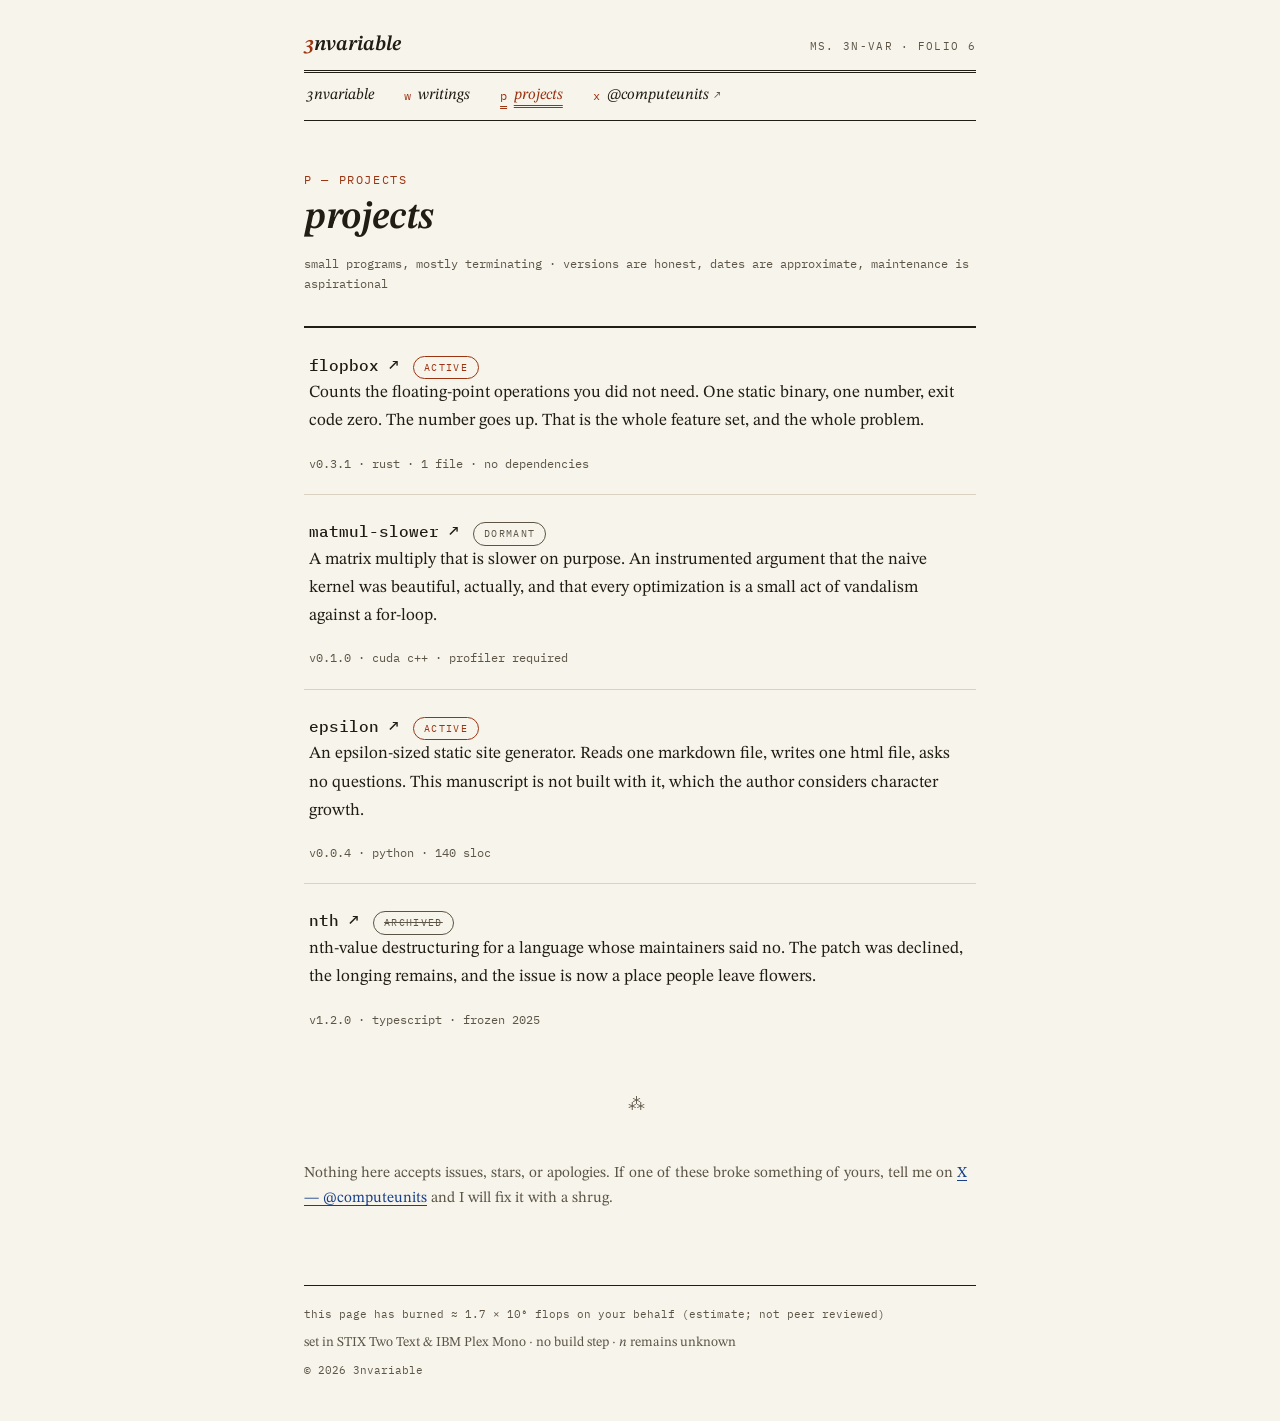
==== projects/index.html @ 17b5ce78 "first folio: the 3nvariable manuscript A pseudonymous personal site typeset like a mathematics manus" ====
<!doctype html>
<html lang="en">
<head>
  <meta charset="utf-8">
  <meta name="viewport" content="width=device-width, initial-scale=1, viewport-fit=cover">
  <meta name="theme-color" content="#f7f4ec">
  <meta name="description" content="Projects by 3nvariable — small programs that mostly terminate.">
  <title>projects — 3nvariable</title>
  <link rel="icon" href="/assets/favicon.svg" type="image/svg+xml">
  <link rel="preconnect" href="https://fonts.googleapis.com">
  <link rel="preconnect" href="https://fonts.gstatic.com" crossorigin>
  <link rel="stylesheet" href="https://fonts.googleapis.com/css2?family=IBM+Plex+Mono:ital,wght@0,400;0,500;1,400&family=STIX+Two+Text:ital,wght@0,400;0,500;0,600;1,400;1,500;1,600&display=swap">
  <link rel="stylesheet" href="/assets/style.css">
</head>
<body>
  <a class="skip" href="#content">skip the front matter →</a>

  <header class="masthead">
    <div class="masthead-top">
      <a class="brand" href="/"><span class="three">3</span>nvariable</a>
      <p class="running">ms. 3n-var · folio 6</p>
    </div>
    <nav class="nav" aria-label="Site">
      <a href="/">3nvariable</a>
      <a href="/writings/"><span class="v">w</span> writings</a>
      <a href="/projects/" aria-current="page"><span class="v">p</span> projects</a>
      <a href="https://x.com/computeunits" target="_blank" rel="noopener noreferrer"><span class="v">x</span> @computeunits<span class="ext" aria-hidden="true">↗</span><span class="sr-only"> (opens in a new tab)</span></a>
    </nav>
  </header>

  <main class="page" id="content">

    <div class="art-head">
      <p class="kicker">p — projects</p>
      <h1 class="art-title">projects</h1>
      <p class="dateline">small programs, mostly terminating · versions are honest, dates are approximate, maintenance is aspirational</p>
    </div>

    <article class="proj">
      <header>
        <h3><a href="https://x.com/computeunits" target="_blank" rel="noopener noreferrer">flopbox<span class="ext" aria-hidden="true"> ↗</span><span class="sr-only"> (opens in a new tab)</span></a></h3>
        <span class="status live">active</span>
      </header>
      <div class="prose"><p>Counts the floating-point operations you did not need. One static binary, one number, exit code zero. The number goes up. That is the whole feature set, and the whole problem.</p></div>
      <p class="meta">v0.3.1 · rust · 1 file · no dependencies</p>
    </article>

    <article class="proj">
      <header>
        <h3><a href="https://x.com/computeunits" target="_blank" rel="noopener noreferrer">matmul-slower<span class="ext" aria-hidden="true"> ↗</span><span class="sr-only"> (opens in a new tab)</span></a></h3>
        <span class="status dormant">dormant</span>
      </header>
      <div class="prose"><p>A matrix multiply that is slower on purpose. An instrumented argument that the naive kernel was beautiful, actually, and that every optimization is a small act of vandalism against a for-loop.</p></div>
      <p class="meta">v0.1.0 · cuda c++ · profiler required</p>
    </article>

    <article class="proj">
      <header>
        <h3><a href="https://x.com/computeunits" target="_blank" rel="noopener noreferrer">epsilon<span class="ext" aria-hidden="true"> ↗</span><span class="sr-only"> (opens in a new tab)</span></a></h3>
        <span class="status live">active</span>
      </header>
      <div class="prose"><p>An epsilon-sized static site generator. Reads one markdown file, writes one html file, asks no questions. This manuscript is not built with it, which the author considers character growth.</p></div>
      <p class="meta">v0.0.4 · python · 140 sloc</p>
    </article>

    <article class="proj">
      <header>
        <h3><a href="https://x.com/computeunits" target="_blank" rel="noopener noreferrer">nth<span class="ext" aria-hidden="true"> ↗</span><span class="sr-only"> (opens in a new tab)</span></a></h3>
        <span class="status frozen">archived</span>
      </header>
      <div class="prose"><p>nth-value destructuring for a language whose maintainers said no. The patch was declined, the longing remains, and the issue is now a place people leave flowers.</p></div>
      <p class="meta">v1.2.0 · typescript · frozen 2025</p>
    </article>

    <p class="asterism" aria-hidden="true">⁂</p>

    <div class="prose">
      <p class="postscript">Nothing here accepts issues, stars, or apologies. If one of these broke something of yours, tell me on <a href="https://x.com/computeunits" target="_blank" rel="noopener noreferrer">X — @computeunits<span class="sr-only"> (opens in a new tab)</span></a> and I will fix it with a shrug.</p>
    </div>

  </main>

  <footer class="colophon">
    <p class="flops" id="flops">this page has burned ≈ 0 flops on your behalf</p>
    <p>set in STIX Two Text &amp; IBM Plex Mono · no build step · <i>n</i> remains unknown</p>
    <p class="tiny">© 2026 3nvariable</p>
  </footer>

  <script src="/assets/main.js" defer></script>
</body>
</html>
---- assets/style.css ----
/* 3nvariable — a manuscript in three variables.
   Paper, ink, one red pencil. Set in STIX Two Text and IBM Plex Mono. */

:root {
  --paper: #f7f4ec;
  --ink: #211d15;
  --muted: #5c5546;
  --red: #9c3412;
  --blue: #174089;
  --rule: #d9d2c0;
  --wash: #efe9db;
  --serif: "STIX Two Text", "Iowan Old Style", Palatino, Georgia, serif;
  --mono: "IBM Plex Mono", ui-monospace, "SF Mono", Menlo, Consolas, monospace;
  --measure: 42rem;
  color-scheme: light;
}

* { box-sizing: border-box; }

html {
  background: var(--paper);
  -webkit-text-size-adjust: 100%;
  scroll-behavior: smooth;
}

@media (prefers-reduced-motion: reduce) {
  html { scroll-behavior: auto; }
}

body {
  margin: 0;
  font-family: var(--serif);
  font-size: 1.0625rem;
  line-height: 1.65;
  color: var(--ink);
  font-feature-settings: "onum" 1;
  display: flex;
  flex-direction: column;
  min-height: 100vh;
  padding-left: max(1.25rem, env(safe-area-inset-left));
  padding-right: max(1.25rem, env(safe-area-inset-right));
}

::selection { background: var(--red); color: var(--paper); }

a { color: var(--blue); text-underline-offset: 3px; }
a:hover { color: var(--red); }

:focus-visible { outline: 2px solid var(--blue); outline-offset: 2px; }

.sr-only {
  position: absolute; width: 1px; height: 1px;
  padding: 0; margin: -1px; overflow: hidden;
  clip: rect(0 0 0 0); white-space: nowrap; border: 0;
}

.skip {
  position: absolute; left: 0; top: -3rem;
  font-family: var(--mono); font-size: .8rem;
  background: var(--ink); color: var(--paper);
  padding: .6rem 1rem; z-index: 10; text-decoration: none;
}
.skip:focus { top: 0; left: 0; color: var(--paper); }

/* ---- masthead: running head + nav ------------------------------- */

.masthead { max-width: var(--measure); margin: 1.75rem auto 0; width: 100%; }

.masthead-top {
  display: flex; justify-content: space-between; align-items: baseline;
  gap: 1rem; flex-wrap: wrap;
  border-bottom: 3px double var(--ink);
  padding-bottom: .45rem;
}

.brand {
  font-size: 1.3rem; font-weight: 600; font-style: italic;
  color: var(--ink); text-decoration: none;
}
.brand .three { color: var(--red); }
.brand:hover { color: var(--ink); text-decoration: underline; text-decoration-style: double; text-underline-offset: 5px; }

.running {
  margin: 0; text-align: right;
  font-family: var(--mono); font-size: .68rem;
  letter-spacing: .12em; text-transform: uppercase;
  color: var(--muted);
}

.nav {
  display: flex; flex-wrap: wrap; column-gap: 1.7rem;
  border-bottom: 1px solid var(--ink);
  padding: .1rem 0;
}

.nav a {
  display: inline-flex; align-items: center;
  min-height: 44px;
  color: var(--ink); text-decoration: none;
  font-style: italic; font-size: .98rem;
  padding-inline: .1rem;
}

.nav a .v {
  font-family: var(--mono); font-style: normal;
  font-size: .78rem; color: var(--red);
  margin-right: .42rem; transform: translateY(-1px);
}

.nav a:hover { color: var(--blue); }
.nav a:hover .v { color: var(--blue); }

.nav a[aria-current="page"] {
  color: var(--red);
  text-decoration-line: underline;
  text-decoration-style: double;
  text-decoration-thickness: 1px;
  text-underline-offset: 6px;
}

.nav .ext { font-family: var(--mono); font-style: normal; font-size: .68em; margin-left: .32rem; color: var(--muted); }

/* ---- page frame -------------------------------------------------- */

.page {
  max-width: var(--measure); margin-inline: auto; width: 100%;
  padding: .5rem 0 3.5rem;
  position: relative;
  flex: 1;
}

/* ---- home: title block ------------------------------------------- */

.titleblock { text-align: center; margin: 3.2rem 0 0; }

.fleuron { color: var(--red); font-size: 1.05rem; letter-spacing: .4em; margin: 0 0 1.2rem; }

.tb-title {
  font-size: clamp(2.6rem, 9vw, 3.7rem);
  font-style: italic; font-weight: 600;
  letter-spacing: -.015em; line-height: 1.04;
  margin: 0;
}
.tb-title .three { color: var(--red); }

.tb-sub { font-style: italic; color: var(--muted); font-size: 1.05rem; margin: .75rem 0 0; }

.tb-date {
  font-family: var(--mono); font-size: .7rem;
  text-transform: uppercase; letter-spacing: .14em;
  color: var(--muted); margin: 1rem 0 0;
}

/* ---- abstract ----------------------------------------------------- */

.abstract {
  border-top: 2px solid var(--ink);
  border-bottom: 1px solid var(--ink);
  margin: 2.4rem 0 0; padding: 1.05rem 0 .95rem;
  font-size: .97rem; line-height: 1.6;
}
.abstract p { margin: 0; }
.keywords {
  font-family: var(--mono); font-size: .73rem;
  color: var(--muted); margin: .75rem 0 0;
}

/* ---- sections & prose --------------------------------------------- */

h2.section {
  font-size: 1.28rem; font-weight: 600; font-style: italic;
  margin: 2.8rem 0 1rem; letter-spacing: -.01em;
}
h2.section .sig { color: var(--red); font-style: normal; font-weight: 500; margin-right: .55rem; }

.prose p { margin: 0 0 1.15rem; }

.dropcap::first-letter {
  float: left;
  font-size: 3.05em; line-height: .82;
  padding: .06em .14em 0 0;
  font-weight: 500;
}

/* ---- the three variables ------------------------------------------ */

.vars { border-top: 2px solid var(--ink); border-bottom: 1px solid var(--ink); margin: 1.6rem 0; }

.var {
  display: grid; grid-template-columns: 3.1rem 1fr auto;
  align-items: center; gap: 1.1rem;
  padding: .85rem .3rem;
  min-height: 58px;
  text-decoration: none; color: var(--ink);
  border-top: 1px solid var(--rule);
}
.var:first-child { border-top: 0; }

.var .glyph { font-size: 1.95rem; font-style: italic; font-weight: 500; color: var(--red); line-height: 1; }

.var .def { line-height: 1.45; font-size: .99rem; }
.var .def b { font-style: italic; font-weight: 600; }

.var .go {
  font-family: var(--mono); font-size: .95rem; color: var(--muted);
  transition: transform .18s ease, color .18s ease;
}

.var:hover, .var:focus-visible { background: var(--wash); }
.var:hover .go, .var:focus-visible .go { color: var(--red); transform: translateX(5px); }

@media (max-width: 480px) {
  .var { grid-template-columns: 2.4rem 1fr; gap: .8rem; }
  .var .glyph { font-size: 1.6rem; }
  .var .go { display: none; }
}

/* ---- equations & margin notes -------------------------------------- */

.eq {
  display: flex; justify-content: center; align-items: baseline;
  gap: .9rem; margin: 2.1rem 0; position: relative;
}
.eq .math { font-style: italic; font-size: 1.18rem; letter-spacing: .01em; }
.eq .math sup, .eq .math sub { font-style: normal; }
.eq .tag { font-family: var(--mono); font-size: .78rem; color: var(--red); }

.note {
  font-family: var(--mono); font-size: .76rem; line-height: 1.55;
  color: var(--muted);
  border-left: 2px solid var(--red);
  padding-left: .8rem; margin: 1.2rem 0;
}

@media (min-width: 1200px) {
  .eq .tag { position: absolute; right: -4.2rem; }
  .note {
    position: absolute; right: -15.5rem; width: 12.5rem;
    border-left: 0; border-top: 1px solid var(--rule);
    padding: .4rem 0 0; margin: 0;
  }
}

/* ---- writings index ------------------------------------------------ */

ul.index { list-style: none; margin: 1.8rem 0; padding: 0; }
ul.index li { border-top: 1px solid var(--rule); }
ul.index li:first-child { border-top: 2px solid var(--ink); }

a.row {
  display: grid; grid-template-columns: 3.4rem 1fr;
  gap: 1rem; padding: 1.05rem .3rem;
  min-height: 58px; text-decoration: none; color: var(--ink);
}
.idx { font-family: var(--mono); font-size: .82rem; color: var(--red); padding-top: .35rem; }
.entry-title { font-style: italic; font-weight: 600; font-size: 1.16rem; line-height: 1.3; }
.entry-meta { display: block; font-family: var(--mono); font-size: .72rem; color: var(--muted); margin-top: .3rem; }

a.row:hover, a.row:focus-visible { background: var(--wash); }
a.row:hover .entry-title, a.row:focus-visible .entry-title { color: var(--blue); }

@media (max-width: 480px) {
  a.row { grid-template-columns: 2.6rem 1fr; gap: .7rem; }
}

/* ---- articles ------------------------------------------------------ */

.art-head { margin: 2.6rem 0 2.1rem; }
.art-title {
  font-size: clamp(1.85rem, 5.5vw, 2.45rem);
  font-style: italic; font-weight: 600;
  line-height: 1.14; letter-spacing: -.01em;
  margin: .4rem 0 .85rem;
}
.kicker {
  font-family: var(--mono); font-size: .73rem;
  text-transform: uppercase; letter-spacing: .14em;
  color: var(--red); margin: 0;
}

.dateline {
  font-family: var(--mono); font-size: .73rem;
  color: var(--muted); margin: 0;
}
.dateline a { color: var(--muted); }

.pull {
  font-size: 1.28rem; font-style: italic; line-height: 1.45;
  text-align: center; margin: 2.3rem 2.5rem; color: var(--ink);
}
.pull .mark { color: var(--red); }

@media (max-width: 600px) { .pull { margin-inline: 0; } }

dl.taxonomy { margin: 1.6rem 0; }
dl.taxonomy dt { font-family: var(--mono); font-size: .88rem; font-weight: 500; color: var(--red); margin-top: 1.1rem; }
dl.taxonomy dd { margin: .15rem 0 0 0; }

.footnotes {
  margin-top: 2.6rem; padding-top: 1rem;
  border-top: 1px solid var(--rule);
  font-size: .9rem; color: var(--muted);
}
.footnotes ol { margin: 0; padding-left: 1.4rem; }
.footnotes .back { font-family: var(--mono); font-size: .75em; text-decoration: none; margin-left: .3rem; }

sup.fnref { font-family: var(--mono); font-size: .7em; }
sup.fnref a { color: var(--red); text-decoration: none; margin-left: .12em; }

.qed { display: block; text-align: right; color: var(--red); margin: 1.6rem 0 0; }

.postscript { font-size: .95rem; color: var(--muted); }

.asterism { text-align: center; color: var(--muted); letter-spacing: .45em; margin: 2.6rem 0; }

/* ---- projects ------------------------------------------------------ */

.proj { border-top: 1px solid var(--rule); padding: 1.45rem .3rem 1.3rem; }
.proj:first-of-type { border-top: 2px solid var(--ink); }

.proj header { display: flex; align-items: baseline; gap: .9rem; flex-wrap: wrap; }
.proj h3 { font-family: var(--mono); font-size: 1.02rem; font-weight: 500; margin: 0; }
.proj h3 a { color: var(--ink); text-decoration: none; }
.proj h3 a:hover { color: var(--blue); text-decoration: underline; text-underline-offset: 3px; }

.status {
  font-family: var(--mono); font-size: .64rem;
  text-transform: uppercase; letter-spacing: .13em;
  border: 1px solid currentColor; border-radius: 999px;
  padding: .18rem .62rem .12rem;
}
.status.live { color: var(--red); }
.status.dormant { color: var(--muted); }
.status.frozen { color: var(--muted); text-decoration: line-through; }

.proj .meta { font-family: var(--mono); font-size: .73rem; color: var(--muted); margin: .7rem 0 0; }

/* ---- 404 ------------------------------------------------------------ */

.errblock {
  font-family: var(--mono); font-size: .84rem; line-height: 1.8;
  border-left: 3px solid var(--red);
  background: var(--wash);
  padding: 1rem 1.2rem; margin: 2rem 0;
  overflow-x: auto; white-space: pre;
}

/* ---- colophon -------------------------------------------------------- */

.colophon {
  max-width: var(--measure); margin-inline: auto; width: 100%;
  border-top: 1px solid var(--ink);
  padding: 1.15rem 0 2.6rem;
  font-size: .85rem; color: var(--muted);
}
.colophon p { margin: 0 0 .5rem; }
.colophon .flops { font-family: var(--mono); font-size: .71rem; }
.colophon .tiny { font-family: var(--mono); font-size: .68rem; margin-bottom: 0; }
.colophon a { color: var(--muted); }
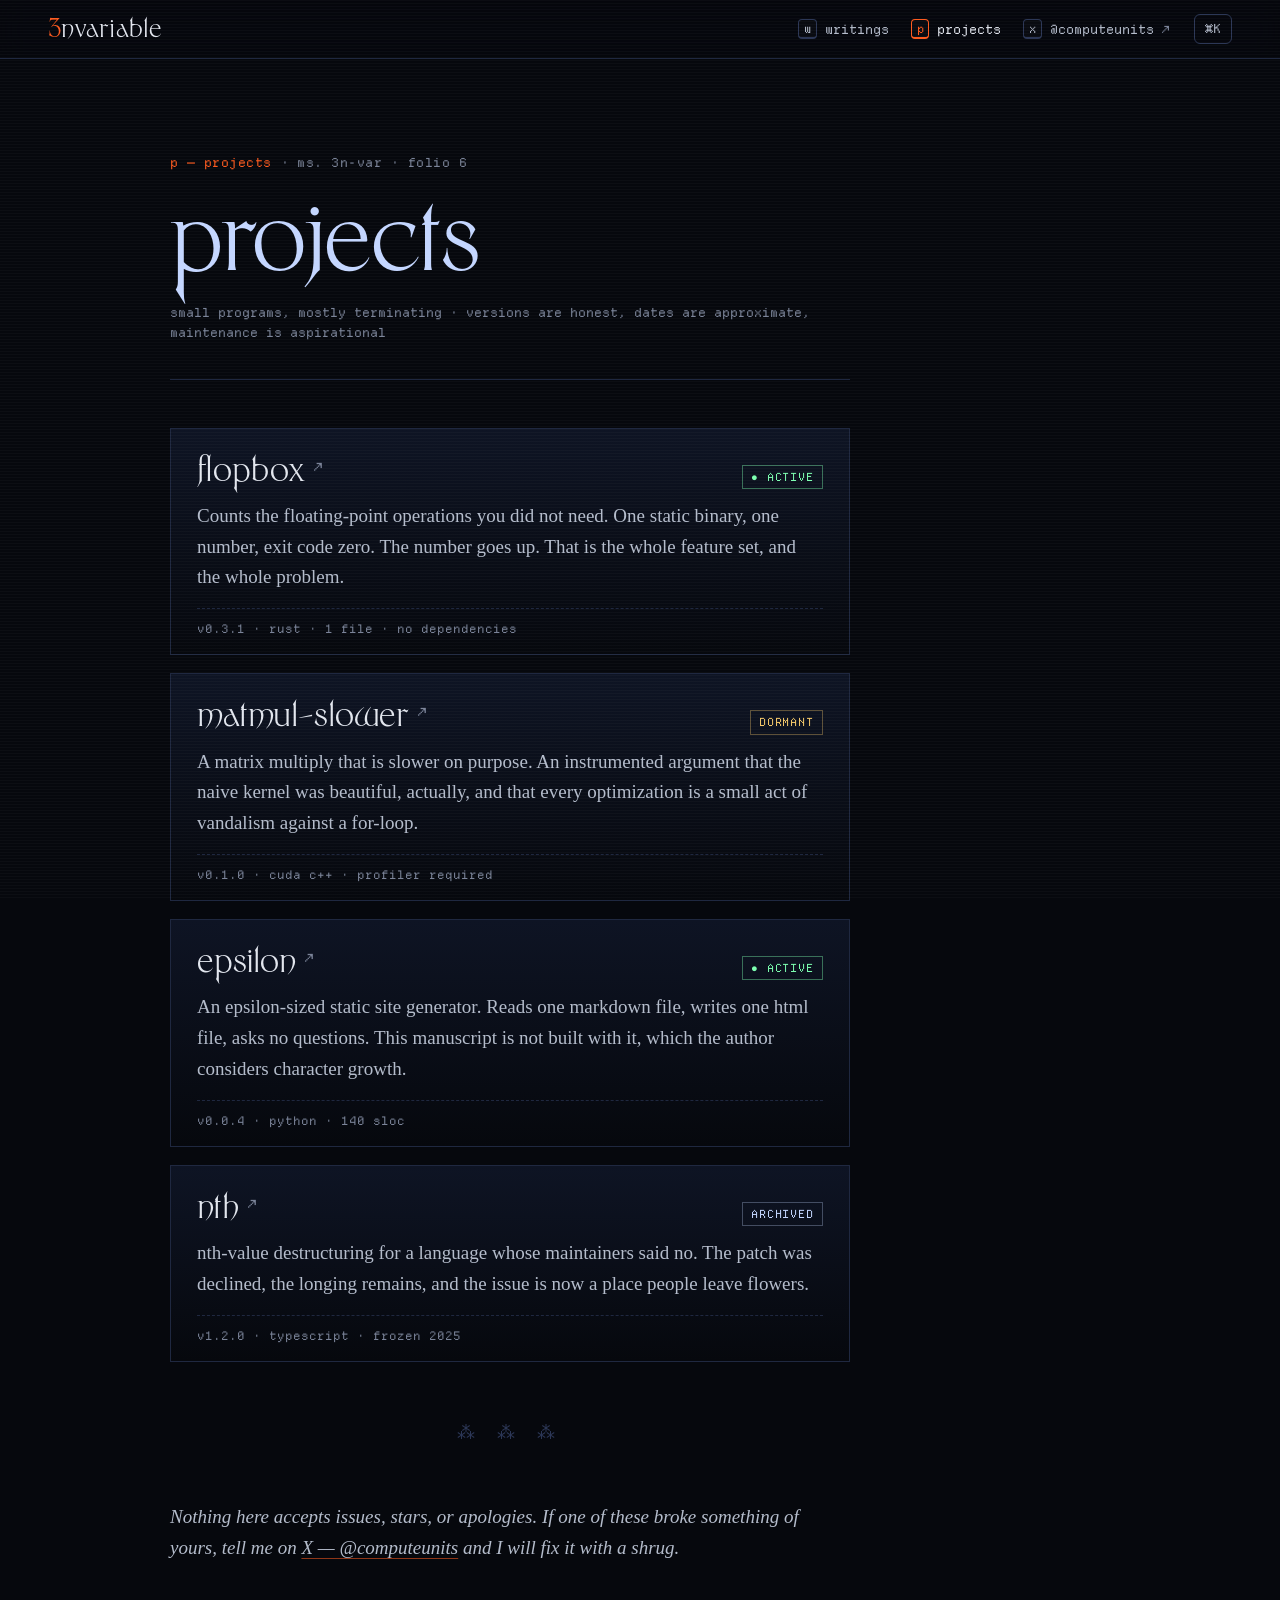
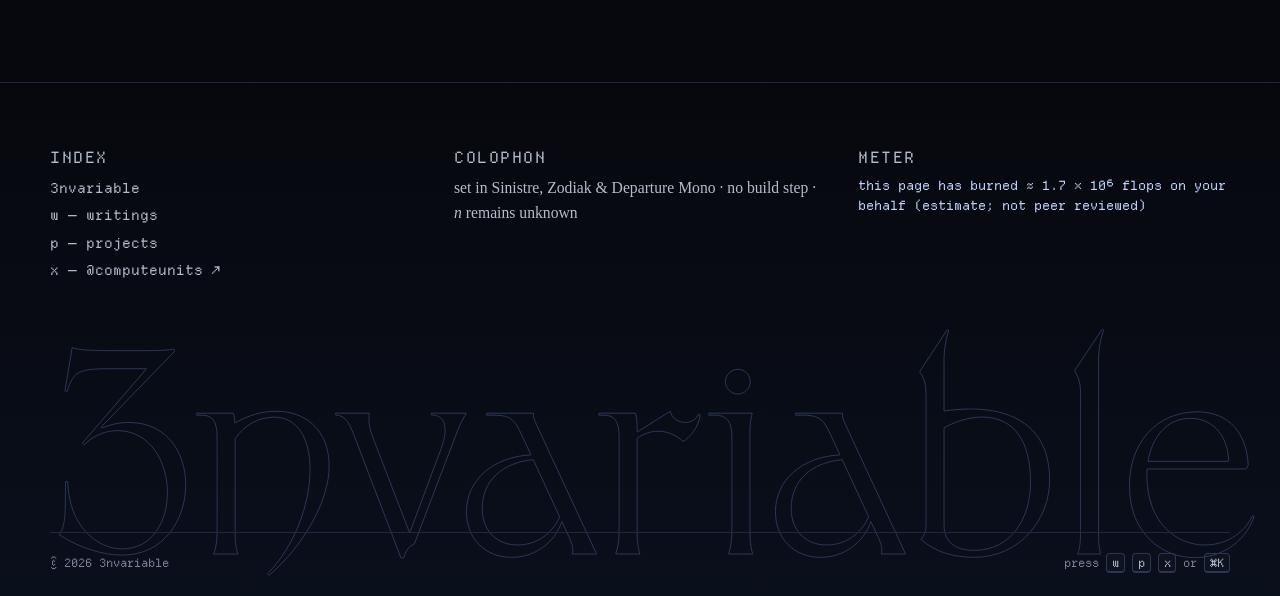
==== commit deceda59: "Restyle as night shift: Sinistre, Zodiak, Departure Mono, ⌘K Co-Authored-By: Claude Opus 5.5 <norepl" ====
--- a/projects/index.html
+++ b/projects/index.html
@@ -3,87 +3,107 @@
 <head>
   <meta charset="utf-8">
   <meta name="viewport" content="width=device-width, initial-scale=1, viewport-fit=cover">
-  <meta name="theme-color" content="#f7f4ec">
+  <meta name="theme-color" content="#06080d">
   <meta name="description" content="Projects by 3nvariable — small programs that mostly terminate.">
   <title>projects — 3nvariable</title>
   <link rel="icon" href="/assets/favicon.svg" type="image/svg+xml">
-  <link rel="preconnect" href="https://fonts.googleapis.com">
-  <link rel="preconnect" href="https://fonts.gstatic.com" crossorigin>
-  <link rel="stylesheet" href="https://fonts.googleapis.com/css2?family=IBM+Plex+Mono:ital,wght@0,400;0,500;1,400&family=STIX+Two+Text:ital,wght@0,400;0,500;0,600;1,400;1,500;1,600&display=swap">
+  <link rel="preload" href="/assets/fonts/Sinistre-Regular.woff2" as="font" type="font/woff2" crossorigin>
+  <link rel="preload" href="/assets/fonts/Zodiak-Variable.woff2" as="font" type="font/woff2" crossorigin>
+  <link rel="preload" href="/assets/fonts/DepartureMono-Regular.woff2" as="font" type="font/woff2" crossorigin>
   <link rel="stylesheet" href="/assets/style.css">
+  <script>document.documentElement.classList.add("js")</script>
 </head>
 <body>
   <a class="skip" href="#content">skip the front matter →</a>
 
-  <header class="masthead">
-    <div class="masthead-top">
-      <a class="brand" href="/"><span class="three">3</span>nvariable</a>
-      <p class="running">ms. 3n-var · folio 6</p>
-    </div>
+  <header class="bar">
+    <a class="brand" href="/"><span class="three">3</span>nvariable</a>
     <nav class="nav" aria-label="Site">
-      <a href="/">3nvariable</a>
-      <a href="/writings/"><span class="v">w</span> writings</a>
-      <a href="/projects/" aria-current="page"><span class="v">p</span> projects</a>
-      <a href="https://x.com/computeunits" target="_blank" rel="noopener noreferrer"><span class="v">x</span> @computeunits<span class="ext" aria-hidden="true">↗</span><span class="sr-only"> (opens in a new tab)</span></a>
+      <a href="/writings/"><kbd>w</kbd><span class="label">writings</span></a>
+      <a href="/projects/" aria-current="page"><kbd>p</kbd><span class="label">projects</span></a>
+      <a href="https://x.com/computeunits" target="_blank" rel="noopener noreferrer"><kbd>x</kbd><span class="label">@computeunits<span class="ext" aria-hidden="true"> ↗</span></span><span class="sr-only"> (opens in a new tab)</span></a>
     </nav>
+    <button class="cmdk-btn" type="button" data-cmdk aria-label="Open the go-to menu (command K)">⌘K</button>
   </header>
 
-  <main class="page" id="content">
+  <main id="content">
+    <div class="page">
 
     <div class="art-head">
-      <p class="kicker">p — projects</p>
+      <p class="kicker">p — projects <span class="folio">· ms. 3n-var · folio 6</span></p>
       <h1 class="art-title">projects</h1>
       <p class="dateline">small programs, mostly terminating · versions are honest, dates are approximate, maintenance is aspirational</p>
     </div>
 
-    <article class="proj">
+    <div class="projects">
+    <article class="proj reveal">
       <header>
-        <h3><a href="https://x.com/computeunits" target="_blank" rel="noopener noreferrer">flopbox<span class="ext" aria-hidden="true"> ↗</span><span class="sr-only"> (opens in a new tab)</span></a></h3>
+        <h2><a href="https://x.com/computeunits" target="_blank" rel="noopener noreferrer">flopbox<span class="ext" aria-hidden="true"> ↗</span><span class="sr-only"> (opens in a new tab)</span></a></h2>
         <span class="status live">active</span>
       </header>
       <div class="prose"><p>Counts the floating-point operations you did not need. One static binary, one number, exit code zero. The number goes up. That is the whole feature set, and the whole problem.</p></div>
       <p class="meta">v0.3.1 · rust · 1 file · no dependencies</p>
     </article>
 
-    <article class="proj">
+    <article class="proj reveal">
       <header>
-        <h3><a href="https://x.com/computeunits" target="_blank" rel="noopener noreferrer">matmul-slower<span class="ext" aria-hidden="true"> ↗</span><span class="sr-only"> (opens in a new tab)</span></a></h3>
+        <h2><a href="https://x.com/computeunits" target="_blank" rel="noopener noreferrer">matmul-slower<span class="ext" aria-hidden="true"> ↗</span><span class="sr-only"> (opens in a new tab)</span></a></h2>
         <span class="status dormant">dormant</span>
       </header>
       <div class="prose"><p>A matrix multiply that is slower on purpose. An instrumented argument that the naive kernel was beautiful, actually, and that every optimization is a small act of vandalism against a for-loop.</p></div>
       <p class="meta">v0.1.0 · cuda c++ · profiler required</p>
     </article>
 
-    <article class="proj">
+    <article class="proj reveal">
       <header>
-        <h3><a href="https://x.com/computeunits" target="_blank" rel="noopener noreferrer">epsilon<span class="ext" aria-hidden="true"> ↗</span><span class="sr-only"> (opens in a new tab)</span></a></h3>
+        <h2><a href="https://x.com/computeunits" target="_blank" rel="noopener noreferrer">epsilon<span class="ext" aria-hidden="true"> ↗</span><span class="sr-only"> (opens in a new tab)</span></a></h2>
         <span class="status live">active</span>
       </header>
       <div class="prose"><p>An epsilon-sized static site generator. Reads one markdown file, writes one html file, asks no questions. This manuscript is not built with it, which the author considers character growth.</p></div>
       <p class="meta">v0.0.4 · python · 140 sloc</p>
     </article>
 
-    <article class="proj">
+    <article class="proj reveal">
       <header>
-        <h3><a href="https://x.com/computeunits" target="_blank" rel="noopener noreferrer">nth<span class="ext" aria-hidden="true"> ↗</span><span class="sr-only"> (opens in a new tab)</span></a></h3>
+        <h2><a href="https://x.com/computeunits" target="_blank" rel="noopener noreferrer">nth<span class="ext" aria-hidden="true"> ↗</span><span class="sr-only"> (opens in a new tab)</span></a></h2>
         <span class="status frozen">archived</span>
       </header>
       <div class="prose"><p>nth-value destructuring for a language whose maintainers said no. The patch was declined, the longing remains, and the issue is now a place people leave flowers.</p></div>
       <p class="meta">v1.2.0 · typescript · frozen 2025</p>
     </article>
+    </div>
 
-    <p class="asterism" aria-hidden="true">⁂</p>
+    <p class="asterism" aria-hidden="true">⁂ ⁂ ⁂</p>
 
     <div class="prose">
       <p class="postscript">Nothing here accepts issues, stars, or apologies. If one of these broke something of yours, tell me on <a href="https://x.com/computeunits" target="_blank" rel="noopener noreferrer">X — @computeunits<span class="sr-only"> (opens in a new tab)</span></a> and I will fix it with a shrug.</p>
     </div>
 
+    </div>
   </main>
 
-  <footer class="colophon">
-    <p class="flops" id="flops">this page has burned ≈ 0 flops on your behalf</p>
-    <p>set in STIX Two Text &amp; IBM Plex Mono · no build step · <i>n</i> remains unknown</p>
-    <p class="tiny">© 2026 3nvariable</p>
+  <footer class="foot">
+    <div class="foot-grid">
+      <div>
+        <p class="foot-h">index</p>
+        <ul>
+          <li><a href="/">3nvariable</a></li>
+          <li><a href="/writings/">w — writings</a></li>
+          <li><a href="/projects/">p — projects</a></li>
+          <li><a href="https://x.com/computeunits" target="_blank" rel="noopener noreferrer">x — @computeunits ↗<span class="sr-only"> (opens in a new tab)</span></a></li>
+        </ul>
+      </div>
+      <div>
+        <p class="foot-h">colophon</p>
+        <p>set in Sinistre, Zodiak &amp; Departure Mono · no build step · <i>n</i> remains unknown</p>
+      </div>
+      <div>
+        <p class="foot-h">meter</p>
+        <p class="flops" id="flops">this page has burned ≈ 0 flops on your behalf</p>
+      </div>
+    </div>
+    <p class="foot-mark" aria-hidden="true">3nvariable</p>
+    <p class="foot-base"><span>© 2026 3nvariable</span><span>press <kbd>w</kbd> <kbd>p</kbd> <kbd>x</kbd> or <kbd>⌘K</kbd></span></p>
   </footer>
 
   <script src="/assets/main.js" defer></script>
--- a/assets/style.css
+++ b/assets/style.css
@@ -1,359 +1,427 @@
-/* 3nvariable — a manuscript in three variables.
-   Paper, ink, one red pencil. Set in STIX Two Text and IBM Plex Mono. */
+/* 3nvariable — night shift.
+   Sinistre (Collletttivo, OFL) for display, Zodiak (Fontshare, ITF FFL) for text,
+   Departure Mono (Helena Zhang, OFL) for the machine voice. Licences sit next to the fonts. */
+
+@font-face { font-family: "Sinistre"; src: url("/assets/fonts/Sinistre-Regular.woff2") format("woff2"); font-weight: 400; font-display: swap; }
+@font-face { font-family: "Sinistre"; src: url("/assets/fonts/Sinistre-Bold.woff2") format("woff2"); font-weight: 700; font-display: swap; }
+@font-face { font-family: "Zodiak"; src: url("/assets/fonts/Zodiak-Variable.woff2") format("woff2"); font-weight: 100 900; font-style: normal; font-display: swap; }
+@font-face { font-family: "Zodiak"; src: url("/assets/fonts/Zodiak-VariableItalic.woff2") format("woff2"); font-weight: 100 900; font-style: italic; font-display: swap; }
+@font-face { font-family: "Departure Mono"; src: url("/assets/fonts/DepartureMono-Regular.woff2") format("woff2"); font-weight: 400; font-display: swap; }
 
 :root {
-  --paper: #f7f4ec;
-  --ink: #211d15;
-  --muted: #5c5546;
-  --red: #9c3412;
-  --blue: #174089;
-  --rule: #d9d2c0;
-  --wash: #efe9db;
-  --serif: "STIX Two Text", "Iowan Old Style", Palatino, Georgia, serif;
-  --mono: "IBM Plex Mono", ui-monospace, "SF Mono", Menlo, Consolas, monospace;
-  --measure: 42rem;
-  color-scheme: light;
-}
-
-* { box-sizing: border-box; }
-
-html {
-  background: var(--paper);
-  -webkit-text-size-adjust: 100%;
-  scroll-behavior: smooth;
-}
-
-@media (prefers-reduced-motion: reduce) {
-  html { scroll-behavior: auto; }
-}
-
+  --sky: #06080d;
+  --sky-2: #0b1020;
+  --panel: #0e1424;
+  --ink: #e2e6ee;
+  --soft: #b4bccb;
+  --dim: #7b8499;
+  --rule: #1f2840;
+  --rule-2: #2c3756;
+  --glow: #c4d6ff;
+  --signal: #ff5b1f;
+  --signal-soft: rgba(255, 91, 31, .14);
+
+  --display: "Sinistre", "Zodiak", Georgia, serif;
+  --text: "Zodiak", Georgia, "Times New Roman", serif;
+  --mono: "Departure Mono", ui-monospace, "SFMono-Regular", Menlo, monospace;
+
+  --col: 680px;
+  --gutter: clamp(20px, 5vw, 48px);
+  color-scheme: dark;
+}
+
+*, *::before, *::after { box-sizing: border-box; }
+html { -webkit-text-size-adjust: 100%; scroll-padding-top: 80px; }
 body {
   margin: 0;
-  font-family: var(--serif);
-  font-size: 1.0625rem;
-  line-height: 1.65;
+  background: var(--sky);
   color: var(--ink);
-  font-feature-settings: "onum" 1;
+  font: 420 1.1875rem/1.62 var(--text);
+  font-feature-settings: "kern", "liga", "onum";
+  -webkit-font-smoothing: antialiased;
+  text-rendering: optimizeLegibility;
+  overflow-x: hidden;
+}
+
+/* scanline grain over everything, as on a CRT in a cold room */
+body::after {
+  content: "";
+  position: fixed;
+  inset: 0;
+  pointer-events: none;
+  z-index: 50;
+  background: repeating-linear-gradient(to bottom, rgba(255,255,255,.022) 0 1px, transparent 1px 3px);
+  mix-blend-mode: screen;
+}
+
+::selection { background: var(--signal); color: var(--sky); }
+
+a { color: inherit; text-decoration: underline; text-decoration-color: var(--rule-2); text-decoration-thickness: 1px; text-underline-offset: .2em; transition: color .2s, text-decoration-color .2s; }
+a:hover { color: var(--signal); text-decoration-color: var(--signal); }
+a:focus-visible, button:focus-visible { outline: 2px solid var(--signal); outline-offset: 3px; border-radius: 2px; }
+
+i, em { font-style: italic; }
+b, strong { font-weight: 650; }
+
+kbd {
+  font: 400 .72rem/1 var(--mono);
+  display: inline-block;
+  padding: .28em .42em .22em;
+  border: 1px solid var(--rule-2);
+  border-bottom-width: 2px;
+  border-radius: 4px;
+  color: var(--soft);
+  background: rgba(255,255,255,.02);
+}
+
+.sr-only { position: absolute; width: 1px; height: 1px; overflow: hidden; clip: rect(0 0 0 0); white-space: nowrap; }
+.skip { position: absolute; left: 12px; top: -60px; z-index: 100; padding: 8px 12px; background: var(--signal); color: var(--sky); font: .8rem var(--mono); text-decoration: none; }
+.skip:focus { top: 12px; }
+
+.three { color: var(--signal); }
+
+/* ———————————————————— top bar */
+
+.bar {
+  position: sticky;
+  top: 0;
+  z-index: 40;
+  display: flex;
+  align-items: center;
+  gap: 24px;
+  padding: 14px var(--gutter);
+  background: rgba(6, 8, 13, .72);
+  backdrop-filter: blur(14px) saturate(140%);
+  -webkit-backdrop-filter: blur(14px) saturate(140%);
+  border-bottom: 1px solid var(--rule);
+}
+.brand { font: 400 1.6rem/1 var(--display); text-decoration: none; letter-spacing: .01em; margin-right: auto; }
+.brand:hover { color: var(--ink); }
+.nav { display: flex; gap: 22px; font: .8rem/1 var(--mono); text-transform: lowercase; }
+.nav a { text-decoration: none; color: var(--soft); display: inline-flex; align-items: center; gap: 8px; }
+.nav a:hover { color: var(--ink); }
+.nav a[aria-current="page"] { color: var(--ink); }
+.nav a[aria-current="page"] kbd { border-color: var(--signal); color: var(--signal); }
+.nav .ext { color: var(--dim); }
+
+.cmdk-btn {
+  font: .78rem/1 var(--mono);
+  color: var(--soft);
+  background: transparent;
+  border: 1px solid var(--rule-2);
+  border-radius: 6px;
+  padding: 8px 10px;
+  cursor: pointer;
+}
+.cmdk-btn:hover { color: var(--ink); border-color: var(--soft); }
+
+@media (max-width: 720px) {
+  .bar { gap: 14px; padding-block: 12px; }
+  .brand { font-size: 1.35rem; }
+  .nav { gap: 14px; }
+  .nav .label { display: none; }
+  .nav kbd { font-size: .8rem; padding: .35em .5em .28em; }
+}
+
+/* ———————————————————— home hero */
+
+.hero {
+  position: relative;
+  min-height: min(88vh, 860px);
   display: flex;
   flex-direction: column;
-  min-height: 100vh;
-  padding-left: max(1.25rem, env(safe-area-inset-left));
-  padding-right: max(1.25rem, env(safe-area-inset-right));
-}
-
-::selection { background: var(--red); color: var(--paper); }
-
-a { color: var(--blue); text-underline-offset: 3px; }
-a:hover { color: var(--red); }
-
-:focus-visible { outline: 2px solid var(--blue); outline-offset: 2px; }
-
-.sr-only {
-  position: absolute; width: 1px; height: 1px;
-  padding: 0; margin: -1px; overflow: hidden;
-  clip: rect(0 0 0 0); white-space: nowrap; border: 0;
-}
-
-.skip {
-  position: absolute; left: 0; top: -3rem;
-  font-family: var(--mono); font-size: .8rem;
-  background: var(--ink); color: var(--paper);
-  padding: .6rem 1rem; z-index: 10; text-decoration: none;
-}
-.skip:focus { top: 0; left: 0; color: var(--paper); }
-
-/* ---- masthead: running head + nav ------------------------------- */
-
-.masthead { max-width: var(--measure); margin: 1.75rem auto 0; width: 100%; }
-
-.masthead-top {
-  display: flex; justify-content: space-between; align-items: baseline;
-  gap: 1rem; flex-wrap: wrap;
-  border-bottom: 3px double var(--ink);
-  padding-bottom: .45rem;
-}
-
-.brand {
-  font-size: 1.3rem; font-weight: 600; font-style: italic;
-  color: var(--ink); text-decoration: none;
-}
-.brand .three { color: var(--red); }
-.brand:hover { color: var(--ink); text-decoration: underline; text-decoration-style: double; text-underline-offset: 5px; }
-
-.running {
-  margin: 0; text-align: right;
-  font-family: var(--mono); font-size: .68rem;
-  letter-spacing: .12em; text-transform: uppercase;
-  color: var(--muted);
-}
-
-.nav {
-  display: flex; flex-wrap: wrap; column-gap: 1.7rem;
-  border-bottom: 1px solid var(--ink);
-  padding: .1rem 0;
-}
-
-.nav a {
-  display: inline-flex; align-items: center;
-  min-height: 44px;
-  color: var(--ink); text-decoration: none;
-  font-style: italic; font-size: .98rem;
-  padding-inline: .1rem;
-}
-
-.nav a .v {
-  font-family: var(--mono); font-style: normal;
-  font-size: .78rem; color: var(--red);
-  margin-right: .42rem; transform: translateY(-1px);
-}
-
-.nav a:hover { color: var(--blue); }
-.nav a:hover .v { color: var(--blue); }
-
-.nav a[aria-current="page"] {
-  color: var(--red);
-  text-decoration-line: underline;
-  text-decoration-style: double;
-  text-decoration-thickness: 1px;
-  text-underline-offset: 6px;
-}
-
-.nav .ext { font-family: var(--mono); font-style: normal; font-size: .68em; margin-left: .32rem; color: var(--muted); }
-
-/* ---- page frame -------------------------------------------------- */
-
-.page {
-  max-width: var(--measure); margin-inline: auto; width: 100%;
-  padding: .5rem 0 3.5rem;
-  position: relative;
-  flex: 1;
-}
-
-/* ---- home: title block ------------------------------------------- */
-
-.titleblock { text-align: center; margin: 3.2rem 0 0; }
-
-.fleuron { color: var(--red); font-size: 1.05rem; letter-spacing: .4em; margin: 0 0 1.2rem; }
-
-.tb-title {
-  font-size: clamp(2.6rem, 9vw, 3.7rem);
-  font-style: italic; font-weight: 600;
-  letter-spacing: -.015em; line-height: 1.04;
+  justify-content: center;
+  padding: 72px var(--gutter) 150px;
+  overflow: hidden;
+  isolation: isolate;
+  background:
+    radial-gradient(1200px 260px at 50% 100%, rgba(196,214,255,.28), transparent 70%),
+    linear-gradient(to bottom, var(--sky) 0%, var(--sky-2) 78%, #121a30 100%);
+}
+/* the horizon: a lit planet edge, borrowed from ghost.ai and turned into a sunrise that never finishes */
+.hero::before {
+  content: "";
+  position: absolute;
+  left: 50%;
+  bottom: -1760px;
+  width: 2400px;
+  height: 1900px;
+  transform: translateX(-50%);
+  border-radius: 50%;
+  background: radial-gradient(closest-side, #1a2238 0%, #0d1322 92%, rgba(196,214,255,.9) 99.4%, transparent 100%);
+  box-shadow: 0 0 90px 18px rgba(150,180,255,.32), 0 0 260px 60px rgba(120,150,255,.14);
+  z-index: -1;
+  animation: breathe 9s ease-in-out infinite alternate;
+}
+@keyframes breathe {
+  from { box-shadow: 0 0 70px 12px rgba(150,180,255,.26), 0 0 220px 40px rgba(120,150,255,.10); }
+  to   { box-shadow: 0 0 110px 22px rgba(150,180,255,.38), 0 0 300px 80px rgba(120,150,255,.18); }
+}
+
+.hero-kicker { font: .78rem/1.4 var(--mono); color: var(--dim); letter-spacing: .04em; margin: 0 0 28px; display: flex; gap: 10px; flex-wrap: wrap; }
+.hero-kicker span + span::before { content: "·"; margin-right: 10px; color: var(--rule-2); }
+
+.hero-title {
+  font: 400 clamp(4.2rem, 17vw, 15.5rem)/.82 var(--display);
+  letter-spacing: -.015em;
   margin: 0;
-}
-.tb-title .three { color: var(--red); }
-
-.tb-sub { font-style: italic; color: var(--muted); font-size: 1.05rem; margin: .75rem 0 0; }
-
-.tb-date {
-  font-family: var(--mono); font-size: .7rem;
-  text-transform: uppercase; letter-spacing: .14em;
-  color: var(--muted); margin: 1rem 0 0;
-}
-
-/* ---- abstract ----------------------------------------------------- */
+  color: var(--glow);
+  text-shadow: 0 0 40px rgba(196,214,255,.18);
+}
+.hero-title span { display: inline-block; animation: rise .9s cubic-bezier(.2,.7,.2,1) both; animation-delay: calc(var(--i) * 55ms); }
+.hero-title .three { color: var(--signal); text-shadow: 0 0 36px rgba(255,91,31,.4); }
+@keyframes rise { from { opacity: 0; transform: translateY(.18em); filter: blur(6px); } to { opacity: 1; transform: none; filter: none; } }
+
+.hero-sub { font: italic 400 clamp(1.3rem, 2.6vw, 2rem)/1.25 var(--text); color: var(--soft); margin: 26px 0 34px; max-width: 30ch; }
+
+.chips { display: flex; flex-wrap: wrap; gap: 8px; margin: 0; padding: 0; list-style: none; }
+.chips li { font: .74rem/1 var(--mono); color: var(--glow); border: 1px solid rgba(196,214,255,.35); padding: 8px 10px 7px; background: rgba(6,8,13,.4); }
+.chips li.hot { color: var(--signal); border-color: rgba(255,91,31,.55); }
+.chips li.hot::before { content: ""; display: inline-block; width: 6px; height: 6px; margin-right: 8px; background: var(--signal); vertical-align: 1px; animation: blink 1.4s steps(2, jump-none) infinite; }
+@keyframes blink { 50% { opacity: 0; } }
+
+.hero-eq { position: absolute; right: var(--gutter); bottom: 40px; font: .9rem var(--mono); color: var(--dim); }
+.hero-eq b { font-weight: 400; color: var(--glow); }
+
+/* ———————————————————— page frame */
+
+.page { width: min(var(--col), 100% - 2 * var(--gutter)); margin: 0 auto; padding: 72px 0 96px; }
+@media (min-width: 1200px) {
+  .page { margin-left: calc(50% - 470px); }
+}
+
+.sect { margin: 0 0 88px; }
+.sect-h {
+  display: flex;
+  align-items: baseline;
+  gap: 16px;
+  font: 400 clamp(2rem, 4.4vw, 2.9rem)/1 var(--display);
+  margin: 0 0 28px;
+  padding-bottom: 14px;
+  border-bottom: 1px solid var(--rule);
+}
+.sect-h .sig { font: .78rem var(--mono); color: var(--signal); letter-spacing: .04em; }
 
 .abstract {
-  border-top: 2px solid var(--ink);
-  border-bottom: 1px solid var(--ink);
-  margin: 2.4rem 0 0; padding: 1.05rem 0 .95rem;
-  font-size: .97rem; line-height: 1.6;
+  margin: 0 0 88px;
+  padding: 26px 28px;
+  border: 1px solid var(--rule);
+  border-left: 2px solid var(--signal);
+  background: linear-gradient(to right, var(--signal-soft), transparent 40%);
+  font-size: 1.06rem;
+  color: var(--soft);
 }
 .abstract p { margin: 0; }
-.keywords {
-  font-family: var(--mono); font-size: .73rem;
-  color: var(--muted); margin: .75rem 0 0;
-}
-
-/* ---- sections & prose --------------------------------------------- */
-
-h2.section {
-  font-size: 1.28rem; font-weight: 600; font-style: italic;
-  margin: 2.8rem 0 1rem; letter-spacing: -.01em;
-}
-h2.section .sig { color: var(--red); font-style: normal; font-weight: 500; margin-right: .55rem; }
-
-.prose p { margin: 0 0 1.15rem; }
+.abstract b { color: var(--ink); font-family: var(--mono); font-weight: 400; font-size: .8rem; text-transform: uppercase; letter-spacing: .06em; margin-right: 6px; }
+.abstract .keywords { margin-top: 16px; font: .74rem/1.6 var(--mono); color: var(--dim); }
+
+.prose p { margin: 0 0 1.15em; }
+.prose a { text-decoration-color: rgba(255,91,31,.55); }
+.prose sup { line-height: 0; }
 
 .dropcap::first-letter {
   float: left;
-  font-size: 3.05em; line-height: .82;
-  padding: .06em .14em 0 0;
-  font-weight: 500;
-}
-
-/* ---- the three variables ------------------------------------------ */
-
-.vars { border-top: 2px solid var(--ink); border-bottom: 1px solid var(--ink); margin: 1.6rem 0; }
-
+  font: 400 4.6em/.8 var(--display);
+  margin: .06em .1em 0 0;
+  color: var(--signal);
+}
+
+/* sidenotes, gwern-style: in the margin on wide screens, inline elsewhere */
+.note {
+  font: .8rem/1.5 var(--mono);
+  color: var(--dim);
+  margin: -.2em 0 1.4em;
+  padding-left: 14px;
+  border-left: 1px solid var(--rule-2);
+}
+.note::before { content: "※ "; color: var(--signal); }
+@media (min-width: 1200px) {
+  .note { float: right; clear: right; width: 220px; margin: 0 -268px 1em 0; position: relative; top: -2.6em; }
+}
+
+.eq {
+  display: flex;
+  align-items: center;
+  justify-content: center;
+  position: relative;
+  margin: 1.6em 0;
+  padding: 26px 64px;
+  border-top: 1px solid var(--rule);
+  border-bottom: 1px solid var(--rule);
+  background: radial-gradient(ellipse at center, rgba(196,214,255,.06), transparent 70%);
+}
+.eq .math { font: italic 400 1.5rem/1.2 var(--text); color: var(--glow); text-align: center; }
+.eq .tag { position: absolute; right: 0; font: .8rem var(--mono); color: var(--dim); }
+
+.qed { display: block; text-align: right; color: var(--signal); font-size: .9rem; margin-top: -.4em; }
+.asterism { text-align: center; color: var(--rule-2); letter-spacing: .5em; margin: 56px 0; font-size: 1.1rem; }
+.postscript { font-style: italic; color: var(--soft); }
+
+/* ———————————————————— the three variables */
+
+.vars { display: grid; gap: 1px; background: var(--rule); border: 1px solid var(--rule); margin: 0 0 32px; }
 .var {
-  display: grid; grid-template-columns: 3.1rem 1fr auto;
-  align-items: center; gap: 1.1rem;
-  padding: .85rem .3rem;
-  min-height: 58px;
-  text-decoration: none; color: var(--ink);
-  border-top: 1px solid var(--rule);
-}
-.var:first-child { border-top: 0; }
-
-.var .glyph { font-size: 1.95rem; font-style: italic; font-weight: 500; color: var(--red); line-height: 1; }
-
-.var .def { line-height: 1.45; font-size: .99rem; }
-.var .def b { font-style: italic; font-weight: 600; }
-
-.var .go {
-  font-family: var(--mono); font-size: .95rem; color: var(--muted);
-  transition: transform .18s ease, color .18s ease;
-}
-
-.var:hover, .var:focus-visible { background: var(--wash); }
-.var:hover .go, .var:focus-visible .go { color: var(--red); transform: translateX(5px); }
-
-@media (max-width: 480px) {
-  .var { grid-template-columns: 2.4rem 1fr; gap: .8rem; }
-  .var .glyph { font-size: 1.6rem; }
-  .var .go { display: none; }
-}
-
-/* ---- equations & margin notes -------------------------------------- */
-
-.eq {
-  display: flex; justify-content: center; align-items: baseline;
-  gap: .9rem; margin: 2.1rem 0; position: relative;
-}
-.eq .math { font-style: italic; font-size: 1.18rem; letter-spacing: .01em; }
-.eq .math sup, .eq .math sub { font-style: normal; }
-.eq .tag { font-family: var(--mono); font-size: .78rem; color: var(--red); }
-
-.note {
-  font-family: var(--mono); font-size: .76rem; line-height: 1.55;
-  color: var(--muted);
-  border-left: 2px solid var(--red);
-  padding-left: .8rem; margin: 1.2rem 0;
-}
-
-@media (min-width: 1200px) {
-  .eq .tag { position: absolute; right: -4.2rem; }
-  .note {
-    position: absolute; right: -15.5rem; width: 12.5rem;
-    border-left: 0; border-top: 1px solid var(--rule);
-    padding: .4rem 0 0; margin: 0;
-  }
-}
-
-/* ---- writings index ------------------------------------------------ */
-
-ul.index { list-style: none; margin: 1.8rem 0; padding: 0; }
-ul.index li { border-top: 1px solid var(--rule); }
-ul.index li:first-child { border-top: 2px solid var(--ink); }
-
-a.row {
-  display: grid; grid-template-columns: 3.4rem 1fr;
-  gap: 1rem; padding: 1.05rem .3rem;
-  min-height: 58px; text-decoration: none; color: var(--ink);
-}
-.idx { font-family: var(--mono); font-size: .82rem; color: var(--red); padding-top: .35rem; }
-.entry-title { font-style: italic; font-weight: 600; font-size: 1.16rem; line-height: 1.3; }
-.entry-meta { display: block; font-family: var(--mono); font-size: .72rem; color: var(--muted); margin-top: .3rem; }
-
-a.row:hover, a.row:focus-visible { background: var(--wash); }
-a.row:hover .entry-title, a.row:focus-visible .entry-title { color: var(--blue); }
-
-@media (max-width: 480px) {
-  a.row { grid-template-columns: 2.6rem 1fr; gap: .7rem; }
-}
-
-/* ---- articles ------------------------------------------------------ */
-
-.art-head { margin: 2.6rem 0 2.1rem; }
-.art-title {
-  font-size: clamp(1.85rem, 5.5vw, 2.45rem);
-  font-style: italic; font-weight: 600;
-  line-height: 1.14; letter-spacing: -.01em;
-  margin: .4rem 0 .85rem;
-}
-.kicker {
-  font-family: var(--mono); font-size: .73rem;
-  text-transform: uppercase; letter-spacing: .14em;
-  color: var(--red); margin: 0;
-}
-
-.dateline {
-  font-family: var(--mono); font-size: .73rem;
-  color: var(--muted); margin: 0;
-}
-.dateline a { color: var(--muted); }
-
-.pull {
-  font-size: 1.28rem; font-style: italic; line-height: 1.45;
-  text-align: center; margin: 2.3rem 2.5rem; color: var(--ink);
-}
-.pull .mark { color: var(--red); }
-
-@media (max-width: 600px) { .pull { margin-inline: 0; } }
-
-dl.taxonomy { margin: 1.6rem 0; }
-dl.taxonomy dt { font-family: var(--mono); font-size: .88rem; font-weight: 500; color: var(--red); margin-top: 1.1rem; }
-dl.taxonomy dd { margin: .15rem 0 0 0; }
-
-.footnotes {
-  margin-top: 2.6rem; padding-top: 1rem;
-  border-top: 1px solid var(--rule);
-  font-size: .9rem; color: var(--muted);
-}
-.footnotes ol { margin: 0; padding-left: 1.4rem; }
-.footnotes .back { font-family: var(--mono); font-size: .75em; text-decoration: none; margin-left: .3rem; }
-
-sup.fnref { font-family: var(--mono); font-size: .7em; }
-sup.fnref a { color: var(--red); text-decoration: none; margin-left: .12em; }
-
-.qed { display: block; text-align: right; color: var(--red); margin: 1.6rem 0 0; }
-
-.postscript { font-size: .95rem; color: var(--muted); }
-
-.asterism { text-align: center; color: var(--muted); letter-spacing: .45em; margin: 2.6rem 0; }
-
-/* ---- projects ------------------------------------------------------ */
-
-.proj { border-top: 1px solid var(--rule); padding: 1.45rem .3rem 1.3rem; }
-.proj:first-of-type { border-top: 2px solid var(--ink); }
-
-.proj header { display: flex; align-items: baseline; gap: .9rem; flex-wrap: wrap; }
-.proj h3 { font-family: var(--mono); font-size: 1.02rem; font-weight: 500; margin: 0; }
-.proj h3 a { color: var(--ink); text-decoration: none; }
-.proj h3 a:hover { color: var(--blue); text-decoration: underline; text-underline-offset: 3px; }
-
-.status {
-  font-family: var(--mono); font-size: .64rem;
-  text-transform: uppercase; letter-spacing: .13em;
-  border: 1px solid currentColor; border-radius: 999px;
-  padding: .18rem .62rem .12rem;
-}
-.status.live { color: var(--red); }
-.status.dormant { color: var(--muted); }
-.status.frozen { color: var(--muted); text-decoration: line-through; }
-
-.proj .meta { font-family: var(--mono); font-size: .73rem; color: var(--muted); margin: .7rem 0 0; }
-
-/* ---- 404 ------------------------------------------------------------ */
-
+  display: grid;
+  grid-template-columns: 96px 1fr auto;
+  align-items: center;
+  gap: 20px;
+  padding: 22px 24px 22px 14px;
+  background: var(--sky);
+  text-decoration: none;
+  position: relative;
+  overflow: hidden;
+  transition: background .25s;
+}
+.var::after {
+  content: "";
+  position: absolute;
+  inset: auto 0 0 0;
+  height: 2px;
+  background: var(--signal);
+  transform: scaleX(0);
+  transform-origin: left;
+  transition: transform .45s cubic-bezier(.2,.7,.2,1);
+}
+.var:hover { background: var(--panel); color: var(--ink); }
+.var:hover::after { transform: scaleX(1); }
+.var .glyph { font: 400 4.6rem/.8 var(--display); color: var(--glow); text-align: center; transition: color .25s, transform .45s cubic-bezier(.2,.7,.2,1); }
+.var:hover .glyph { color: var(--signal); transform: translateY(-4px) rotate(-4deg); }
+.var .def { color: var(--soft); font-size: 1.02rem; }
+.var .def b { display: block; color: var(--ink); font: .82rem var(--mono); text-transform: uppercase; letter-spacing: .06em; margin-bottom: 4px; font-weight: 400; }
+.var .go { font: 1.1rem var(--mono); color: var(--dim); transition: transform .3s, color .3s; }
+.var:hover .go { color: var(--signal); transform: translateX(4px); }
+@media (max-width: 560px) {
+  .var { grid-template-columns: 58px 1fr auto; gap: 14px; }
+  .var .glyph { font-size: 3.2rem; }
+}
+
+/* ———————————————————— inner page head */
+
+.art-head { padding: 24px 0 36px; margin-bottom: 48px; border-bottom: 1px solid var(--rule); position: relative; }
+.kicker { font: .78rem var(--mono); color: var(--signal); letter-spacing: .04em; margin: 0 0 22px; }
+.kicker .folio { color: var(--dim); }
+.art-title { font: 400 clamp(3rem, 9vw, 6rem)/.92 var(--display); margin: 0 0 22px; color: var(--glow); letter-spacing: -.01em; text-wrap: balance; }
+.dateline { font: .78rem/1.6 var(--mono); color: var(--dim); margin: 0; }
+.dateline a { color: var(--soft); }
+
+/* ———————————————————— writings index */
+
+.index { list-style: none; margin: 0; padding: 0; counter-reset: none; }
+.index li { border-bottom: 1px solid var(--rule); }
+.row { display: grid; grid-template-columns: 56px 1fr auto; gap: 18px; align-items: baseline; padding: 28px 0; text-decoration: none; transition: padding .35s cubic-bezier(.2,.7,.2,1); }
+.row:hover { color: var(--ink); padding-left: 10px; }
+.row .idx { font: .8rem var(--mono); color: var(--dim); }
+.row:hover .idx { color: var(--signal); }
+.entry-title { display: block; font: 400 clamp(1.7rem, 3.6vw, 2.5rem)/1.05 var(--display); color: var(--ink); margin-bottom: 10px; transition: color .25s; }
+.row:hover .entry-title { color: var(--glow); }
+.entry-meta { font: .74rem/1.5 var(--mono); color: var(--dim); }
+.row .go { font: 1.1rem var(--mono); color: var(--rule-2); transition: color .25s, transform .3s; }
+.row:hover .go { color: var(--signal); transform: translateX(4px); }
+
+/* ———————————————————— projects */
+
+.projects { display: grid; gap: 18px; }
+.proj { border: 1px solid var(--rule); background: linear-gradient(to bottom, var(--panel), var(--sky)); padding: 24px 26px 18px; transition: border-color .3s, transform .35s cubic-bezier(.2,.7,.2,1); }
+.proj:hover { border-color: var(--rule-2); transform: translateY(-2px); }
+.proj header { display: flex; align-items: baseline; justify-content: space-between; gap: 16px; margin-bottom: 12px; }
+.proj h2 { font: 400 2.1rem/1 var(--display); margin: 0; }
+.proj h2 a { text-decoration: none; }
+.proj h2 .ext { font: .9rem var(--mono); color: var(--dim); vertical-align: .6em; }
+.proj .prose p { color: var(--soft); margin-bottom: .8em; }
+.proj .meta { font: .74rem var(--mono); color: var(--dim); margin: 0; padding-top: 12px; border-top: 1px dashed var(--rule); }
+.status { font: .7rem/1 var(--mono); text-transform: uppercase; letter-spacing: .08em; padding: 6px 8px 5px; border: 1px solid; white-space: nowrap; }
+.status.live { color: #7dffb0; border-color: rgba(125,255,176,.4); }
+.status.live::before { content: "● "; animation: blink 1.6s steps(2, jump-none) infinite; }
+.status.dormant { color: #f5c96a; border-color: rgba(245,201,106,.35); }
+.status.frozen { color: var(--glow); border-color: rgba(196,214,255,.3); }
+
+/* ———————————————————— essays */
+
+.taxonomy { margin: 1.4em 0 1.8em; display: grid; grid-template-columns: max-content 1fr; gap: 0 22px; border-top: 1px solid var(--rule); }
+.taxonomy dt, .taxonomy dd { padding: 14px 0; border-bottom: 1px solid var(--rule); }
+.taxonomy dt { font: .82rem/1.9 var(--mono); color: var(--signal); }
+.taxonomy dd { margin: 0; color: var(--soft); }
+@media (max-width: 560px) {
+  .taxonomy { grid-template-columns: 1fr; }
+  .taxonomy dt { border-bottom: 0; padding-bottom: 0; }
+}
+
+.pull { font: 400 clamp(1.7rem, 4vw, 2.5rem)/1.15 var(--display); text-align: center; color: var(--glow); margin: 1.4em -2vw; text-wrap: balance; }
+.pull .mark { color: var(--signal); }
+
+.fnref a { font: .7rem var(--mono); color: var(--signal); text-decoration: none; padding: 0 2px; }
+.footnotes { margin-top: 48px; padding-top: 18px; border-top: 1px solid var(--rule); font: .8rem/1.6 var(--mono); color: var(--dim); }
+.footnotes ol { margin: 0; padding-left: 1.4em; }
+.footnotes li:target { color: var(--ink); background: var(--signal-soft); }
+.footnotes .back { text-decoration: none; color: var(--signal); }
+
+/* ———————————————————— 404 */
+
+.void { text-align: left; }
+.void-num { font: 400 clamp(8rem, 34vw, 20rem)/.78 var(--display); color: var(--glow); margin: 0 0 8px; letter-spacing: -.03em; position: relative; display: inline-block; animation: flicker 6s steps(1) infinite; }
+.void-num .three { text-shadow: 0 0 40px rgba(255,91,31,.5); }
+@keyframes flicker { 0%, 100% { opacity: 1; } 91% { opacity: 1; } 92% { opacity: .35; } 93% { opacity: 1; } 95% { opacity: .6; } 96% { opacity: 1; } }
 .errblock {
-  font-family: var(--mono); font-size: .84rem; line-height: 1.8;
-  border-left: 3px solid var(--red);
-  background: var(--wash);
-  padding: 1rem 1.2rem; margin: 2rem 0;
-  overflow-x: auto; white-space: pre;
-}
-
-/* ---- colophon -------------------------------------------------------- */
-
-.colophon {
-  max-width: var(--measure); margin-inline: auto; width: 100%;
-  border-top: 1px solid var(--ink);
-  padding: 1.15rem 0 2.6rem;
-  font-size: .85rem; color: var(--muted);
-}
-.colophon p { margin: 0 0 .5rem; }
-.colophon .flops { font-family: var(--mono); font-size: .71rem; }
-.colophon .tiny { font-family: var(--mono); font-size: .68rem; margin-bottom: 0; }
-.colophon a { color: var(--muted); }
+  font: .86rem/1.7 var(--mono);
+  white-space: pre-wrap;
+  color: var(--soft);
+  background: #04060a;
+  border: 1px solid var(--rule-2);
+  padding: 44px 20px 18px;
+  margin: 28px 0;
+  position: relative;
+  overflow-x: auto;
+}
+.errblock::before { content: "● ● ●"; position: absolute; top: 12px; left: 14px; font-size: .6rem; letter-spacing: .3em; color: var(--rule-2); }
+.errblock .err { color: var(--signal); }
+
+/* ———————————————————— footer */
+
+.foot { border-top: 1px solid var(--rule); padding: 64px var(--gutter) 22px; background: linear-gradient(to bottom, var(--sky), #0a0f1c); overflow: hidden; position: relative; }
+.foot-grid { display: grid; grid-template-columns: repeat(3, minmax(0, 1fr)); gap: 32px; max-width: 1180px; margin: 0 auto; }
+.foot-h { font: .72rem var(--mono); color: var(--signal); text-transform: uppercase; letter-spacing: .1em; margin: 0 0 14px; }
+.foot ul { list-style: none; margin: 0; padding: 0; font: .86rem/2 var(--mono); }
+.foot ul a { text-decoration: none; color: var(--soft); }
+.foot ul a:hover { color: var(--signal); }
+.foot p { margin: 0 0 8px; font-size: .98rem; color: var(--soft); }
+.flops { font: .8rem/1.6 var(--mono) !important; color: var(--glow) !important; font-variant-numeric: tabular-nums; }
+.foot-mark {
+  font: 400 clamp(5rem, 22vw, 21rem)/.8 var(--display) !important;
+  color: transparent !important;
+  -webkit-text-stroke: 1px var(--rule-2);
+  text-align: center;
+  margin: 56px 0 -.12em !important;
+  white-space: nowrap;
+  user-select: none;
+  transition: -webkit-text-stroke-color .6s;
+}
+.foot:hover .foot-mark { -webkit-text-stroke-color: rgba(255,91,31,.55); }
+.foot-base { display: flex; justify-content: space-between; gap: 16px; flex-wrap: wrap; max-width: 1180px; margin: 0 auto !important; padding-top: 18px; border-top: 1px solid var(--rule); font: .72rem/2 var(--mono) !important; color: var(--dim) !important; position: relative; }
+@media (max-width: 720px) {
+  .foot-grid { grid-template-columns: 1fr 1fr; }
+  .foot-grid > :last-child { grid-column: 1 / -1; }
+}
+
+/* ———————————————————— ⌘K menu */
+
+.cmdk { border: 1px solid var(--rule-2); border-radius: 10px; padding: 0; width: min(560px, 100% - 32px); margin: 14vh auto auto; background: rgba(11,16,32,.96); color: var(--ink); box-shadow: 0 30px 120px rgba(0,0,0,.7), 0 0 0 1px rgba(196,214,255,.04); overflow: hidden; }
+.cmdk[open] { animation: pop .18s ease-out; }
+.cmdk::backdrop { background: rgba(3,4,8,.6); backdrop-filter: blur(3px); }
+@keyframes pop { from { opacity: 0; transform: translateY(-6px) scale(.985); } }
+.cmdk input { width: 100%; border: 0; border-bottom: 1px solid var(--rule-2); background: transparent; color: var(--ink); font: 1.05rem var(--mono); padding: 18px 20px; outline: none; }
+.cmdk input::placeholder { color: var(--dim); }
+.cmdk ul { list-style: none; margin: 0; padding: 8px; max-height: 50vh; overflow-y: auto; }
+.cmdk li a { display: flex; justify-content: space-between; gap: 12px; padding: 11px 12px; border-radius: 6px; text-decoration: none; font-size: 1rem; }
+.cmdk li a span { font: .72rem/1.9 var(--mono); color: var(--dim); }
+.cmdk li a[aria-selected="true"] { background: var(--signal-soft); color: var(--ink); box-shadow: inset 2px 0 0 var(--signal); }
+.cmdk .hint { font: .7rem var(--mono); color: var(--dim); padding: 10px 20px; border-top: 1px solid var(--rule); margin: 0; }
+
+/* ———————————————————— motion on scroll */
+
+.js .reveal { opacity: 0; transform: translateY(16px); transition: opacity .8s ease, transform .8s cubic-bezier(.2,.7,.2,1); }
+.js .reveal.in { opacity: 1; transform: none; }
+
+@media (prefers-reduced-motion: reduce) {
+  *, *::before, *::after { animation: none !important; transition: none !important; }
+  .js .reveal { opacity: 1; transform: none; }
+}
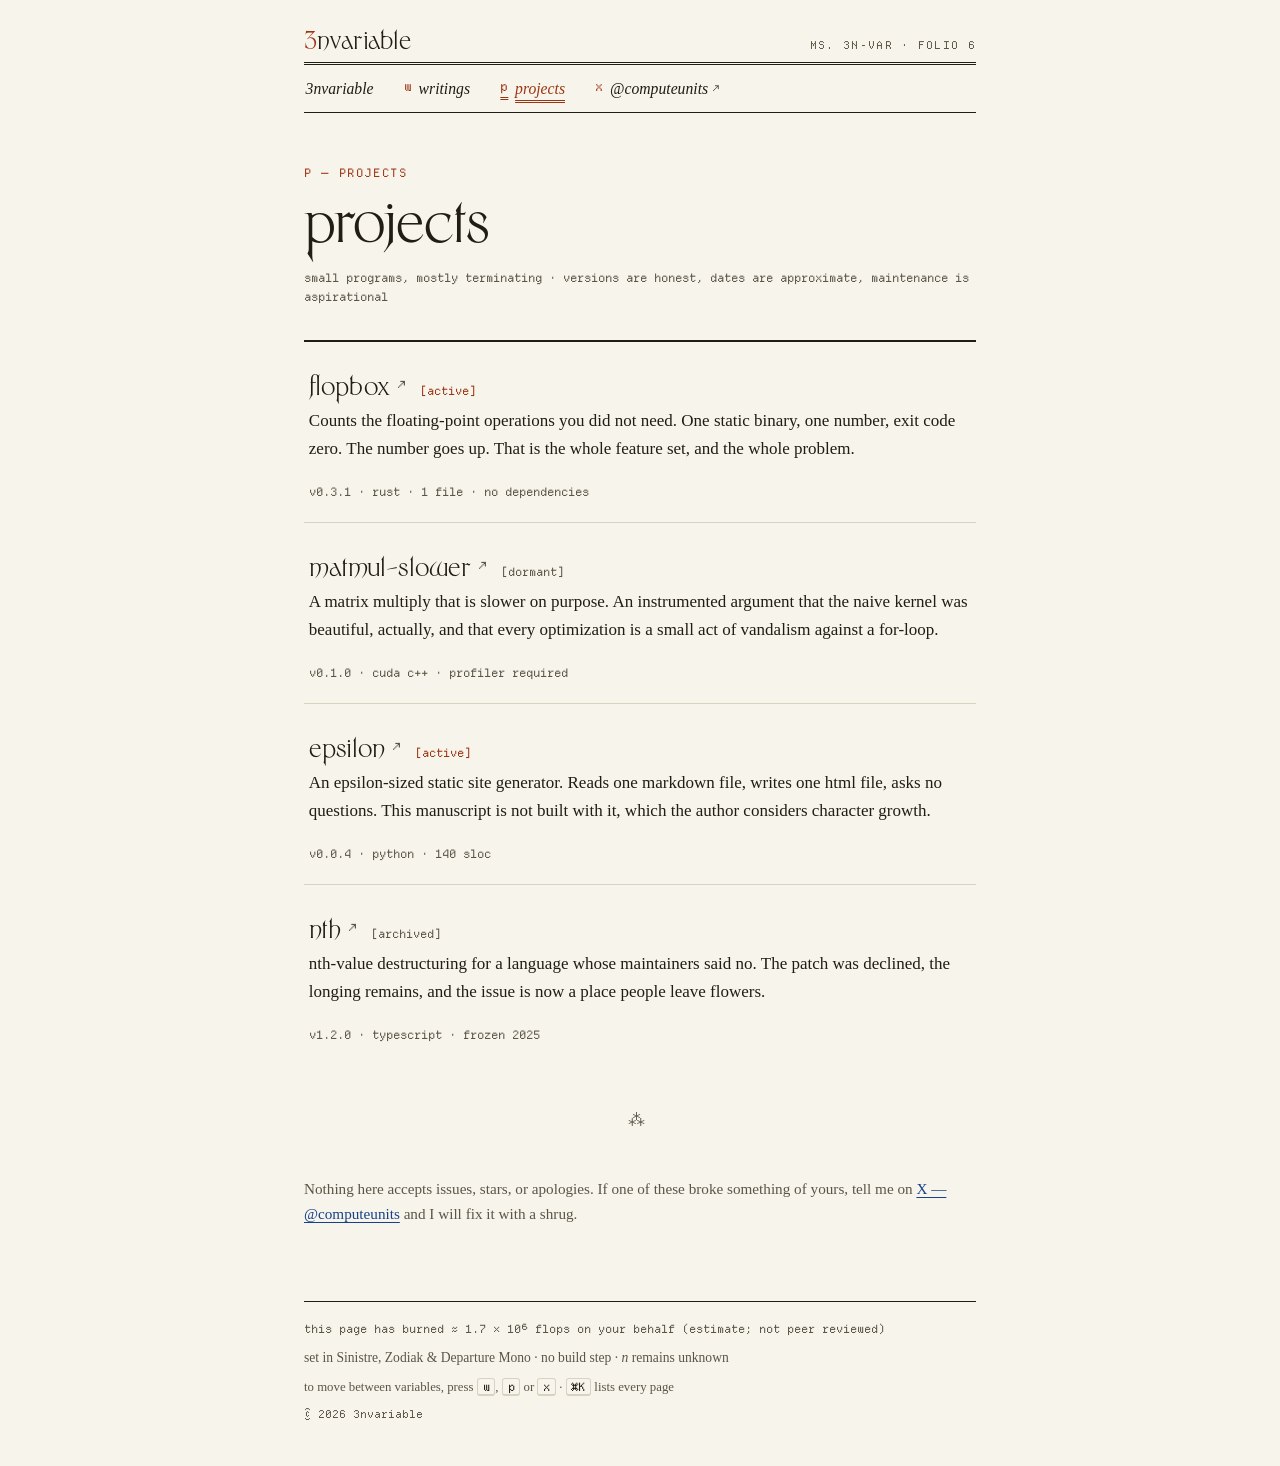
==== commit 269129d3: "Return to the paper manuscript; Zodiak from Fontshare's CDN The night-sky design read as a product p" ====
--- a/projects/index.html
+++ b/projects/index.html
@@ -3,107 +3,90 @@
 <head>
   <meta charset="utf-8">
   <meta name="viewport" content="width=device-width, initial-scale=1, viewport-fit=cover">
-  <meta name="theme-color" content="#06080d">
+  <meta name="theme-color" content="#f7f4ec">
   <meta name="description" content="Projects by 3nvariable — small programs that mostly terminate.">
   <title>projects — 3nvariable</title>
   <link rel="icon" href="/assets/favicon.svg" type="image/svg+xml">
   <link rel="preload" href="/assets/fonts/Sinistre-Regular.woff2" as="font" type="font/woff2" crossorigin>
-  <link rel="preload" href="/assets/fonts/Zodiak-Variable.woff2" as="font" type="font/woff2" crossorigin>
   <link rel="preload" href="/assets/fonts/DepartureMono-Regular.woff2" as="font" type="font/woff2" crossorigin>
+  <link rel="preconnect" href="https://api.fontshare.com">
+  <link rel="preconnect" href="https://cdn.fontshare.com" crossorigin>
+  <link rel="stylesheet" href="https://api.fontshare.com/v2/css?f[]=zodiak@1,2&amp;display=swap">
   <link rel="stylesheet" href="/assets/style.css">
-  <script>document.documentElement.classList.add("js")</script>
 </head>
 <body>
   <a class="skip" href="#content">skip the front matter →</a>
 
-  <header class="bar">
-    <a class="brand" href="/"><span class="three">3</span>nvariable</a>
+  <header class="masthead">
+    <div class="masthead-top">
+      <a class="brand" href="/"><span class="three">3</span>nvariable</a>
+      <p class="running">ms. 3n-var · folio 6</p>
+    </div>
     <nav class="nav" aria-label="Site">
-      <a href="/writings/"><kbd>w</kbd><span class="label">writings</span></a>
-      <a href="/projects/" aria-current="page"><kbd>p</kbd><span class="label">projects</span></a>
-      <a href="https://x.com/computeunits" target="_blank" rel="noopener noreferrer"><kbd>x</kbd><span class="label">@computeunits<span class="ext" aria-hidden="true"> ↗</span></span><span class="sr-only"> (opens in a new tab)</span></a>
+      <a href="/">3nvariable</a>
+      <a href="/writings/"><span class="v">w</span> writings</a>
+      <a href="/projects/" aria-current="page"><span class="v">p</span> projects</a>
+      <a href="https://x.com/computeunits" target="_blank" rel="noopener noreferrer"><span class="v">x</span> @computeunits<span class="ext" aria-hidden="true">↗</span><span class="sr-only"> (opens in a new tab)</span></a>
     </nav>
-    <button class="cmdk-btn" type="button" data-cmdk aria-label="Open the go-to menu (command K)">⌘K</button>
   </header>
 
-  <main id="content">
-    <div class="page">
+  <main class="page" id="content">
 
     <div class="art-head">
-      <p class="kicker">p — projects <span class="folio">· ms. 3n-var · folio 6</span></p>
+      <p class="kicker">p — projects</p>
       <h1 class="art-title">projects</h1>
       <p class="dateline">small programs, mostly terminating · versions are honest, dates are approximate, maintenance is aspirational</p>
     </div>
 
-    <div class="projects">
-    <article class="proj reveal">
+    <article class="proj">
       <header>
-        <h2><a href="https://x.com/computeunits" target="_blank" rel="noopener noreferrer">flopbox<span class="ext" aria-hidden="true"> ↗</span><span class="sr-only"> (opens in a new tab)</span></a></h2>
+        <h3><a href="https://x.com/computeunits" target="_blank" rel="noopener noreferrer">flopbox<span class="ext" aria-hidden="true"> ↗</span><span class="sr-only"> (opens in a new tab)</span></a></h3>
         <span class="status live">active</span>
       </header>
       <div class="prose"><p>Counts the floating-point operations you did not need. One static binary, one number, exit code zero. The number goes up. That is the whole feature set, and the whole problem.</p></div>
       <p class="meta">v0.3.1 · rust · 1 file · no dependencies</p>
     </article>
 
-    <article class="proj reveal">
+    <article class="proj">
       <header>
-        <h2><a href="https://x.com/computeunits" target="_blank" rel="noopener noreferrer">matmul-slower<span class="ext" aria-hidden="true"> ↗</span><span class="sr-only"> (opens in a new tab)</span></a></h2>
+        <h3><a href="https://x.com/computeunits" target="_blank" rel="noopener noreferrer">matmul-slower<span class="ext" aria-hidden="true"> ↗</span><span class="sr-only"> (opens in a new tab)</span></a></h3>
         <span class="status dormant">dormant</span>
       </header>
       <div class="prose"><p>A matrix multiply that is slower on purpose. An instrumented argument that the naive kernel was beautiful, actually, and that every optimization is a small act of vandalism against a for-loop.</p></div>
       <p class="meta">v0.1.0 · cuda c++ · profiler required</p>
     </article>
 
-    <article class="proj reveal">
+    <article class="proj">
       <header>
-        <h2><a href="https://x.com/computeunits" target="_blank" rel="noopener noreferrer">epsilon<span class="ext" aria-hidden="true"> ↗</span><span class="sr-only"> (opens in a new tab)</span></a></h2>
+        <h3><a href="https://x.com/computeunits" target="_blank" rel="noopener noreferrer">epsilon<span class="ext" aria-hidden="true"> ↗</span><span class="sr-only"> (opens in a new tab)</span></a></h3>
         <span class="status live">active</span>
       </header>
       <div class="prose"><p>An epsilon-sized static site generator. Reads one markdown file, writes one html file, asks no questions. This manuscript is not built with it, which the author considers character growth.</p></div>
       <p class="meta">v0.0.4 · python · 140 sloc</p>
     </article>
 
-    <article class="proj reveal">
+    <article class="proj">
       <header>
-        <h2><a href="https://x.com/computeunits" target="_blank" rel="noopener noreferrer">nth<span class="ext" aria-hidden="true"> ↗</span><span class="sr-only"> (opens in a new tab)</span></a></h2>
+        <h3><a href="https://x.com/computeunits" target="_blank" rel="noopener noreferrer">nth<span class="ext" aria-hidden="true"> ↗</span><span class="sr-only"> (opens in a new tab)</span></a></h3>
         <span class="status frozen">archived</span>
       </header>
       <div class="prose"><p>nth-value destructuring for a language whose maintainers said no. The patch was declined, the longing remains, and the issue is now a place people leave flowers.</p></div>
       <p class="meta">v1.2.0 · typescript · frozen 2025</p>
     </article>
-    </div>
 
-    <p class="asterism" aria-hidden="true">⁂ ⁂ ⁂</p>
+    <p class="asterism" aria-hidden="true">⁂</p>
 
     <div class="prose">
       <p class="postscript">Nothing here accepts issues, stars, or apologies. If one of these broke something of yours, tell me on <a href="https://x.com/computeunits" target="_blank" rel="noopener noreferrer">X — @computeunits<span class="sr-only"> (opens in a new tab)</span></a> and I will fix it with a shrug.</p>
     </div>
 
-    </div>
   </main>
 
-  <footer class="foot">
-    <div class="foot-grid">
-      <div>
-        <p class="foot-h">index</p>
-        <ul>
-          <li><a href="/">3nvariable</a></li>
-          <li><a href="/writings/">w — writings</a></li>
-          <li><a href="/projects/">p — projects</a></li>
-          <li><a href="https://x.com/computeunits" target="_blank" rel="noopener noreferrer">x — @computeunits ↗<span class="sr-only"> (opens in a new tab)</span></a></li>
-        </ul>
-      </div>
-      <div>
-        <p class="foot-h">colophon</p>
-        <p>set in Sinistre, Zodiak &amp; Departure Mono · no build step · <i>n</i> remains unknown</p>
-      </div>
-      <div>
-        <p class="foot-h">meter</p>
-        <p class="flops" id="flops">this page has burned ≈ 0 flops on your behalf</p>
-      </div>
-    </div>
-    <p class="foot-mark" aria-hidden="true">3nvariable</p>
-    <p class="foot-base"><span>© 2026 3nvariable</span><span>press <kbd>w</kbd> <kbd>p</kbd> <kbd>x</kbd> or <kbd>⌘K</kbd></span></p>
+  <footer class="colophon">
+    <p class="flops" id="flops">this page has burned ≈ 0 flops on your behalf</p>
+    <p>set in Sinistre, Zodiak &amp; Departure Mono · no build step · <i>n</i> remains unknown</p>
+    <p class="keys">to move between variables, press <kbd>w</kbd>, <kbd>p</kbd> or <kbd>x</kbd> · <kbd>⌘K</kbd> lists every page</p>
+    <p class="tiny">© 2026 3nvariable</p>
   </footer>
 
   <script src="/assets/main.js" defer></script>
--- a/assets/style.css
+++ b/assets/style.css
@@ -1,427 +1,403 @@
-/* 3nvariable — night shift.
-   Sinistre (Collletttivo, OFL) for display, Zodiak (Fontshare, ITF FFL) for text,
-   Departure Mono (Helena Zhang, OFL) for the machine voice. Licences sit next to the fonts. */
+/* 3nvariable — a manuscript in three variables.
+   Paper, ink, one red pencil. Titles in Sinistre (Collletttivo, OFL), text in Zodiak
+   (Fontshare, loaded from Fontshare's CDN), notes in Departure Mono (Helena Zhang, OFL). */
 
 @font-face { font-family: "Sinistre"; src: url("/assets/fonts/Sinistre-Regular.woff2") format("woff2"); font-weight: 400; font-display: swap; }
-@font-face { font-family: "Sinistre"; src: url("/assets/fonts/Sinistre-Bold.woff2") format("woff2"); font-weight: 700; font-display: swap; }
-@font-face { font-family: "Zodiak"; src: url("/assets/fonts/Zodiak-Variable.woff2") format("woff2"); font-weight: 100 900; font-style: normal; font-display: swap; }
-@font-face { font-family: "Zodiak"; src: url("/assets/fonts/Zodiak-VariableItalic.woff2") format("woff2"); font-weight: 100 900; font-style: italic; font-display: swap; }
 @font-face { font-family: "Departure Mono"; src: url("/assets/fonts/DepartureMono-Regular.woff2") format("woff2"); font-weight: 400; font-display: swap; }
 
 :root {
-  --sky: #06080d;
-  --sky-2: #0b1020;
-  --panel: #0e1424;
-  --ink: #e2e6ee;
-  --soft: #b4bccb;
-  --dim: #7b8499;
-  --rule: #1f2840;
-  --rule-2: #2c3756;
-  --glow: #c4d6ff;
-  --signal: #ff5b1f;
-  --signal-soft: rgba(255, 91, 31, .14);
-
+  --paper: #f7f4ec;
+  --ink: #211d15;
+  --muted: #5c5546;
+  --red: #9c3412;
+  --blue: #174089;
+  --rule: #d9d2c0;
+  --wash: #efe9db;
+  --serif: "Zodiak", "Iowan Old Style", Palatino, Georgia, serif;
   --display: "Sinistre", "Zodiak", Georgia, serif;
-  --text: "Zodiak", Georgia, "Times New Roman", serif;
-  --mono: "Departure Mono", ui-monospace, "SFMono-Regular", Menlo, monospace;
-
-  --col: 680px;
-  --gutter: clamp(20px, 5vw, 48px);
-  color-scheme: dark;
-}
-
-*, *::before, *::after { box-sizing: border-box; }
-html { -webkit-text-size-adjust: 100%; scroll-padding-top: 80px; }
+  --mono: "Departure Mono", ui-monospace, "SF Mono", Menlo, Consolas, monospace;
+  --measure: 42rem;
+  color-scheme: light;
+}
+
+* { box-sizing: border-box; }
+
+html {
+  background: var(--paper);
+  -webkit-text-size-adjust: 100%;
+  scroll-behavior: smooth;
+}
+
+@media (prefers-reduced-motion: reduce) {
+  html { scroll-behavior: auto; }
+}
+
 body {
   margin: 0;
-  background: var(--sky);
+  font-family: var(--serif);
+  font-size: 1.0625rem;
+  line-height: 1.65;
   color: var(--ink);
-  font: 420 1.1875rem/1.62 var(--text);
-  font-feature-settings: "kern", "liga", "onum";
-  -webkit-font-smoothing: antialiased;
-  text-rendering: optimizeLegibility;
-  overflow-x: hidden;
-}
-
-/* scanline grain over everything, as on a CRT in a cold room */
-body::after {
-  content: "";
-  position: fixed;
-  inset: 0;
-  pointer-events: none;
-  z-index: 50;
-  background: repeating-linear-gradient(to bottom, rgba(255,255,255,.022) 0 1px, transparent 1px 3px);
-  mix-blend-mode: screen;
-}
-
-::selection { background: var(--signal); color: var(--sky); }
-
-a { color: inherit; text-decoration: underline; text-decoration-color: var(--rule-2); text-decoration-thickness: 1px; text-underline-offset: .2em; transition: color .2s, text-decoration-color .2s; }
-a:hover { color: var(--signal); text-decoration-color: var(--signal); }
-a:focus-visible, button:focus-visible { outline: 2px solid var(--signal); outline-offset: 3px; border-radius: 2px; }
-
-i, em { font-style: italic; }
-b, strong { font-weight: 650; }
-
-kbd {
-  font: 400 .72rem/1 var(--mono);
-  display: inline-block;
-  padding: .28em .42em .22em;
-  border: 1px solid var(--rule-2);
-  border-bottom-width: 2px;
-  border-radius: 4px;
-  color: var(--soft);
-  background: rgba(255,255,255,.02);
-}
-
-.sr-only { position: absolute; width: 1px; height: 1px; overflow: hidden; clip: rect(0 0 0 0); white-space: nowrap; }
-.skip { position: absolute; left: 12px; top: -60px; z-index: 100; padding: 8px 12px; background: var(--signal); color: var(--sky); font: .8rem var(--mono); text-decoration: none; }
-.skip:focus { top: 12px; }
-
-.three { color: var(--signal); }
-
-/* ———————————————————— top bar */
-
-.bar {
-  position: sticky;
-  top: 0;
-  z-index: 40;
-  display: flex;
-  align-items: center;
-  gap: 24px;
-  padding: 14px var(--gutter);
-  background: rgba(6, 8, 13, .72);
-  backdrop-filter: blur(14px) saturate(140%);
-  -webkit-backdrop-filter: blur(14px) saturate(140%);
-  border-bottom: 1px solid var(--rule);
-}
-.brand { font: 400 1.6rem/1 var(--display); text-decoration: none; letter-spacing: .01em; margin-right: auto; }
-.brand:hover { color: var(--ink); }
-.nav { display: flex; gap: 22px; font: .8rem/1 var(--mono); text-transform: lowercase; }
-.nav a { text-decoration: none; color: var(--soft); display: inline-flex; align-items: center; gap: 8px; }
-.nav a:hover { color: var(--ink); }
-.nav a[aria-current="page"] { color: var(--ink); }
-.nav a[aria-current="page"] kbd { border-color: var(--signal); color: var(--signal); }
-.nav .ext { color: var(--dim); }
-
-.cmdk-btn {
-  font: .78rem/1 var(--mono);
-  color: var(--soft);
-  background: transparent;
-  border: 1px solid var(--rule-2);
-  border-radius: 6px;
-  padding: 8px 10px;
-  cursor: pointer;
-}
-.cmdk-btn:hover { color: var(--ink); border-color: var(--soft); }
-
-@media (max-width: 720px) {
-  .bar { gap: 14px; padding-block: 12px; }
-  .brand { font-size: 1.35rem; }
-  .nav { gap: 14px; }
-  .nav .label { display: none; }
-  .nav kbd { font-size: .8rem; padding: .35em .5em .28em; }
-}
-
-/* ———————————————————— home hero */
-
-.hero {
-  position: relative;
-  min-height: min(88vh, 860px);
   display: flex;
   flex-direction: column;
-  justify-content: center;
-  padding: 72px var(--gutter) 150px;
-  overflow: hidden;
-  isolation: isolate;
-  background:
-    radial-gradient(1200px 260px at 50% 100%, rgba(196,214,255,.28), transparent 70%),
-    linear-gradient(to bottom, var(--sky) 0%, var(--sky-2) 78%, #121a30 100%);
-}
-/* the horizon: a lit planet edge, borrowed from ghost.ai and turned into a sunrise that never finishes */
-.hero::before {
-  content: "";
-  position: absolute;
-  left: 50%;
-  bottom: -1760px;
-  width: 2400px;
-  height: 1900px;
-  transform: translateX(-50%);
-  border-radius: 50%;
-  background: radial-gradient(closest-side, #1a2238 0%, #0d1322 92%, rgba(196,214,255,.9) 99.4%, transparent 100%);
-  box-shadow: 0 0 90px 18px rgba(150,180,255,.32), 0 0 260px 60px rgba(120,150,255,.14);
-  z-index: -1;
-  animation: breathe 9s ease-in-out infinite alternate;
-}
-@keyframes breathe {
-  from { box-shadow: 0 0 70px 12px rgba(150,180,255,.26), 0 0 220px 40px rgba(120,150,255,.10); }
-  to   { box-shadow: 0 0 110px 22px rgba(150,180,255,.38), 0 0 300px 80px rgba(120,150,255,.18); }
-}
-
-.hero-kicker { font: .78rem/1.4 var(--mono); color: var(--dim); letter-spacing: .04em; margin: 0 0 28px; display: flex; gap: 10px; flex-wrap: wrap; }
-.hero-kicker span + span::before { content: "·"; margin-right: 10px; color: var(--rule-2); }
-
-.hero-title {
-  font: 400 clamp(4.2rem, 17vw, 15.5rem)/.82 var(--display);
-  letter-spacing: -.015em;
+  min-height: 100vh;
+  padding-left: max(1.25rem, env(safe-area-inset-left));
+  padding-right: max(1.25rem, env(safe-area-inset-right));
+}
+
+::selection { background: var(--red); color: var(--paper); }
+
+a { color: var(--blue); text-underline-offset: 3px; }
+a:hover { color: var(--red); }
+
+:focus-visible { outline: 2px solid var(--blue); outline-offset: 2px; }
+
+.sr-only {
+  position: absolute; width: 1px; height: 1px;
+  padding: 0; margin: -1px; overflow: hidden;
+  clip: rect(0 0 0 0); white-space: nowrap; border: 0;
+}
+
+.skip {
+  position: absolute; left: 0; top: -3rem;
+  font-family: var(--mono); font-size: .8rem;
+  background: var(--ink); color: var(--paper);
+  padding: .6rem 1rem; z-index: 10; text-decoration: none;
+}
+.skip:focus { top: 0; left: 0; color: var(--paper); }
+
+/* ---- masthead: running head + nav ------------------------------- */
+
+.masthead { max-width: var(--measure); margin: 1.75rem auto 0; width: 100%; }
+
+.masthead-top {
+  display: flex; justify-content: space-between; align-items: baseline;
+  gap: 1rem; flex-wrap: wrap;
+  border-bottom: 3px double var(--ink);
+  padding-bottom: .45rem;
+}
+
+.brand {
+  font-family: var(--display); font-size: 1.55rem; font-weight: 400; line-height: 1;
+  color: var(--ink); text-decoration: none;
+}
+.brand .three { color: var(--red); }
+.brand:hover { color: var(--ink); text-decoration: underline; text-decoration-style: double; text-underline-offset: 5px; }
+
+.running {
+  margin: 0; text-align: right;
+  font-family: var(--mono); font-size: .68rem;
+  letter-spacing: .12em; text-transform: uppercase;
+  color: var(--muted);
+}
+
+.nav {
+  display: flex; flex-wrap: wrap; column-gap: 1.7rem;
+  border-bottom: 1px solid var(--ink);
+  padding: .1rem 0;
+}
+
+.nav a {
+  display: inline-flex; align-items: center;
+  min-height: 44px;
+  color: var(--ink); text-decoration: none;
+  font-style: italic; font-size: .98rem;
+  padding-inline: .1rem;
+}
+
+.nav a .v {
+  font-family: var(--mono); font-style: normal;
+  font-size: .78rem; color: var(--red);
+  margin-right: .42rem; transform: translateY(-1px);
+}
+
+.nav a:hover { color: var(--blue); }
+.nav a:hover .v { color: var(--blue); }
+
+.nav a[aria-current="page"] {
+  color: var(--red);
+  text-decoration-line: underline;
+  text-decoration-style: double;
+  text-decoration-thickness: 1px;
+  text-underline-offset: 6px;
+}
+
+.nav .ext { font-family: var(--mono); font-style: normal; font-size: .68em; margin-left: .32rem; color: var(--muted); }
+
+/* ---- page frame -------------------------------------------------- */
+
+.page {
+  max-width: var(--measure); margin-inline: auto; width: 100%;
+  padding: .5rem 0 3.5rem;
+  position: relative;
+  flex: 1;
+}
+
+/* ---- home: title block ------------------------------------------- */
+
+.titleblock { text-align: center; margin: 3.2rem 0 0; }
+
+.fleuron { color: var(--red); font-size: 1.05rem; letter-spacing: .4em; margin: 0 0 1.2rem; }
+
+.tb-title {
+  font-family: var(--display);
+  font-size: clamp(3.6rem, 15vw, 6.4rem);
+  font-weight: 400;
+  letter-spacing: -.01em; line-height: .95;
   margin: 0;
-  color: var(--glow);
-  text-shadow: 0 0 40px rgba(196,214,255,.18);
-}
-.hero-title span { display: inline-block; animation: rise .9s cubic-bezier(.2,.7,.2,1) both; animation-delay: calc(var(--i) * 55ms); }
-.hero-title .three { color: var(--signal); text-shadow: 0 0 36px rgba(255,91,31,.4); }
-@keyframes rise { from { opacity: 0; transform: translateY(.18em); filter: blur(6px); } to { opacity: 1; transform: none; filter: none; } }
-
-.hero-sub { font: italic 400 clamp(1.3rem, 2.6vw, 2rem)/1.25 var(--text); color: var(--soft); margin: 26px 0 34px; max-width: 30ch; }
-
-.chips { display: flex; flex-wrap: wrap; gap: 8px; margin: 0; padding: 0; list-style: none; }
-.chips li { font: .74rem/1 var(--mono); color: var(--glow); border: 1px solid rgba(196,214,255,.35); padding: 8px 10px 7px; background: rgba(6,8,13,.4); }
-.chips li.hot { color: var(--signal); border-color: rgba(255,91,31,.55); }
-.chips li.hot::before { content: ""; display: inline-block; width: 6px; height: 6px; margin-right: 8px; background: var(--signal); vertical-align: 1px; animation: blink 1.4s steps(2, jump-none) infinite; }
-@keyframes blink { 50% { opacity: 0; } }
-
-.hero-eq { position: absolute; right: var(--gutter); bottom: 40px; font: .9rem var(--mono); color: var(--dim); }
-.hero-eq b { font-weight: 400; color: var(--glow); }
-
-/* ———————————————————— page frame */
-
-.page { width: min(var(--col), 100% - 2 * var(--gutter)); margin: 0 auto; padding: 72px 0 96px; }
-@media (min-width: 1200px) {
-  .page { margin-left: calc(50% - 470px); }
-}
-
-.sect { margin: 0 0 88px; }
-.sect-h {
-  display: flex;
-  align-items: baseline;
-  gap: 16px;
-  font: 400 clamp(2rem, 4.4vw, 2.9rem)/1 var(--display);
-  margin: 0 0 28px;
-  padding-bottom: 14px;
-  border-bottom: 1px solid var(--rule);
-}
-.sect-h .sig { font: .78rem var(--mono); color: var(--signal); letter-spacing: .04em; }
+}
+.tb-title .three { color: var(--red); }
+
+.tb-sub { font-style: italic; color: var(--muted); font-size: 1.05rem; margin: .75rem 0 0; }
+
+.tb-date {
+  font-family: var(--mono); font-size: .7rem;
+  text-transform: uppercase; letter-spacing: .14em;
+  color: var(--muted); margin: 1rem 0 0;
+}
+.tb-status::before { content: " · "; }
+@media (max-width: 480px) {
+  .tb-status { display: block; margin-top: .35rem; }
+  .tb-status::before { content: none; }
+}
+
+/* ---- abstract ----------------------------------------------------- */
 
 .abstract {
-  margin: 0 0 88px;
-  padding: 26px 28px;
-  border: 1px solid var(--rule);
-  border-left: 2px solid var(--signal);
-  background: linear-gradient(to right, var(--signal-soft), transparent 40%);
-  font-size: 1.06rem;
-  color: var(--soft);
+  border-top: 2px solid var(--ink);
+  border-bottom: 1px solid var(--ink);
+  margin: 2.4rem 0 0; padding: 1.05rem 0 .95rem;
+  font-size: .97rem; line-height: 1.6;
 }
 .abstract p { margin: 0; }
-.abstract b { color: var(--ink); font-family: var(--mono); font-weight: 400; font-size: .8rem; text-transform: uppercase; letter-spacing: .06em; margin-right: 6px; }
-.abstract .keywords { margin-top: 16px; font: .74rem/1.6 var(--mono); color: var(--dim); }
-
-.prose p { margin: 0 0 1.15em; }
-.prose a { text-decoration-color: rgba(255,91,31,.55); }
-.prose sup { line-height: 0; }
+.keywords {
+  font-family: var(--mono); font-size: .73rem;
+  color: var(--muted); margin: .75rem 0 0;
+}
+
+/* ---- sections & prose --------------------------------------------- */
+
+h2.section {
+  font-family: var(--display); font-size: 1.75rem; font-weight: 400;
+  margin: 2.8rem 0 1rem; letter-spacing: -.01em;
+}
+h2.section .sig { font-family: var(--serif); font-size: .7em; color: var(--red); margin-right: .55rem; }
+
+.prose p { margin: 0 0 1.15rem; }
+
+/* old-style figures for the text face only: Departure Mono's would shrink "1" and "0" */
+.prose, .abstract p, .footnotes, .colophon p:not(.flops):not(.tiny) { font-feature-settings: "onum" 1; }
 
 .dropcap::first-letter {
   float: left;
-  font: 400 4.6em/.8 var(--display);
-  margin: .06em .1em 0 0;
-  color: var(--signal);
-}
-
-/* sidenotes, gwern-style: in the margin on wide screens, inline elsewhere */
+  font-size: 3.05em; line-height: .82;
+  padding: .06em .14em 0 0;
+  font-weight: 500;
+  color: var(--red);
+}
+
+/* ---- the three variables ------------------------------------------ */
+
+.vars { border-top: 2px solid var(--ink); border-bottom: 1px solid var(--ink); margin: 1.6rem 0; }
+
+.var {
+  display: grid; grid-template-columns: 3.1rem 1fr auto;
+  align-items: center; gap: 1.1rem;
+  padding: .85rem .3rem;
+  min-height: 58px;
+  text-decoration: none; color: var(--ink);
+  border-top: 1px solid var(--rule);
+}
+.var:first-child { border-top: 0; }
+
+.var .glyph { font-family: var(--display); font-size: 2.3rem; font-weight: 400; color: var(--red); line-height: 1; }
+
+.var .def { line-height: 1.45; font-size: .99rem; }
+.var .def b { font-style: italic; font-weight: 600; }
+
+.var .go { font-family: var(--mono); font-size: .95rem; color: var(--muted); }
+
+.var:hover .def b, .var:focus-visible .def b { color: var(--blue); text-decoration: underline; text-underline-offset: 3px; }
+.var:hover .go, .var:focus-visible .go { color: var(--red); }
+
+@media (max-width: 480px) {
+  .var { grid-template-columns: 2.4rem 1fr; gap: .8rem; }
+  .var .glyph { font-size: 1.6rem; }
+  .var .go { display: none; }
+}
+
+/* ---- equations & margin notes -------------------------------------- */
+
+.eq {
+  display: flex; justify-content: center; align-items: baseline;
+  gap: .9rem; margin: 2.1rem 0; position: relative;
+}
+.eq .math { font-style: italic; font-size: 1.18rem; letter-spacing: .01em; }
+.eq .math sup, .eq .math sub { font-style: normal; }
+.eq .tag { font-family: var(--mono); font-size: .78rem; color: var(--red); }
+
 .note {
-  font: .8rem/1.5 var(--mono);
-  color: var(--dim);
-  margin: -.2em 0 1.4em;
-  padding-left: 14px;
-  border-left: 1px solid var(--rule-2);
-}
-.note::before { content: "※ "; color: var(--signal); }
+  font-family: var(--mono); font-size: .76rem; line-height: 1.55;
+  color: var(--muted);
+  border-left: 2px solid var(--red);
+  padding-left: .8rem; margin: 1.2rem 0;
+}
+
 @media (min-width: 1200px) {
-  .note { float: right; clear: right; width: 220px; margin: 0 -268px 1em 0; position: relative; top: -2.6em; }
-}
-
-.eq {
-  display: flex;
-  align-items: center;
-  justify-content: center;
-  position: relative;
-  margin: 1.6em 0;
-  padding: 26px 64px;
+  .eq .tag { position: absolute; right: -4.2rem; }
+  .note {
+    position: absolute; right: -15.5rem; width: 12.5rem;
+    border-left: 0; border-top: 1px solid var(--rule);
+    padding: .4rem 0 0; margin: 0;
+  }
+}
+
+/* ---- writings index ------------------------------------------------ */
+
+ul.index { list-style: none; margin: 1.8rem 0; padding: 0; }
+ul.index li { border-top: 1px solid var(--rule); }
+ul.index li:first-child { border-top: 2px solid var(--ink); }
+
+a.row {
+  display: grid; grid-template-columns: 3.4rem 1fr;
+  gap: 1rem; padding: 1.05rem .3rem;
+  min-height: 58px; text-decoration: none; color: var(--ink);
+}
+.idx { font-family: var(--mono); font-size: .82rem; color: var(--red); padding-top: .35rem; }
+.entry-title { font-family: var(--display); font-size: 1.6rem; line-height: 1.15; }
+.entry-meta { display: block; font-family: var(--mono); font-size: .72rem; color: var(--muted); margin-top: .3rem; }
+
+a.row:hover .entry-title, a.row:focus-visible .entry-title { color: var(--blue); }
+
+@media (max-width: 480px) {
+  a.row { grid-template-columns: 2.6rem 1fr; gap: .7rem; }
+}
+
+/* ---- articles ------------------------------------------------------ */
+
+.art-head { margin: 2.6rem 0 2.1rem; }
+.art-title {
+  font-family: var(--display);
+  font-size: clamp(2.5rem, 8vw, 3.6rem);
+  font-weight: 400;
+  line-height: 1.14; letter-spacing: -.01em;
+  margin: .4rem 0 .85rem;
+}
+.kicker {
+  font-family: var(--mono); font-size: .73rem;
+  text-transform: uppercase; letter-spacing: .14em;
+  color: var(--red); margin: 0;
+}
+
+.dateline {
+  font-family: var(--mono); font-size: .73rem;
+  color: var(--muted); margin: 0;
+}
+.dateline a { color: var(--muted); }
+
+.pull {
+  font-family: var(--display); font-size: 1.7rem; line-height: 1.3;
+  text-align: center; margin: 2.3rem 2.5rem; color: var(--ink);
+}
+.pull .mark { color: var(--red); }
+
+@media (max-width: 600px) { .pull { margin-inline: 0; } }
+
+dl.taxonomy { margin: 1.6rem 0; }
+dl.taxonomy dt { font-family: var(--mono); font-size: .88rem; font-weight: 500; color: var(--red); margin-top: 1.1rem; }
+dl.taxonomy dd { margin: .15rem 0 0 0; }
+
+.footnotes {
+  margin-top: 2.6rem; padding-top: 1rem;
   border-top: 1px solid var(--rule);
-  border-bottom: 1px solid var(--rule);
-  background: radial-gradient(ellipse at center, rgba(196,214,255,.06), transparent 70%);
-}
-.eq .math { font: italic 400 1.5rem/1.2 var(--text); color: var(--glow); text-align: center; }
-.eq .tag { position: absolute; right: 0; font: .8rem var(--mono); color: var(--dim); }
-
-.qed { display: block; text-align: right; color: var(--signal); font-size: .9rem; margin-top: -.4em; }
-.asterism { text-align: center; color: var(--rule-2); letter-spacing: .5em; margin: 56px 0; font-size: 1.1rem; }
-.postscript { font-style: italic; color: var(--soft); }
-
-/* ———————————————————— the three variables */
-
-.vars { display: grid; gap: 1px; background: var(--rule); border: 1px solid var(--rule); margin: 0 0 32px; }
-.var {
-  display: grid;
-  grid-template-columns: 96px 1fr auto;
-  align-items: center;
-  gap: 20px;
-  padding: 22px 24px 22px 14px;
-  background: var(--sky);
-  text-decoration: none;
-  position: relative;
-  overflow: hidden;
-  transition: background .25s;
-}
-.var::after {
-  content: "";
-  position: absolute;
-  inset: auto 0 0 0;
-  height: 2px;
-  background: var(--signal);
-  transform: scaleX(0);
-  transform-origin: left;
-  transition: transform .45s cubic-bezier(.2,.7,.2,1);
-}
-.var:hover { background: var(--panel); color: var(--ink); }
-.var:hover::after { transform: scaleX(1); }
-.var .glyph { font: 400 4.6rem/.8 var(--display); color: var(--glow); text-align: center; transition: color .25s, transform .45s cubic-bezier(.2,.7,.2,1); }
-.var:hover .glyph { color: var(--signal); transform: translateY(-4px) rotate(-4deg); }
-.var .def { color: var(--soft); font-size: 1.02rem; }
-.var .def b { display: block; color: var(--ink); font: .82rem var(--mono); text-transform: uppercase; letter-spacing: .06em; margin-bottom: 4px; font-weight: 400; }
-.var .go { font: 1.1rem var(--mono); color: var(--dim); transition: transform .3s, color .3s; }
-.var:hover .go { color: var(--signal); transform: translateX(4px); }
-@media (max-width: 560px) {
-  .var { grid-template-columns: 58px 1fr auto; gap: 14px; }
-  .var .glyph { font-size: 3.2rem; }
-}
-
-/* ———————————————————— inner page head */
-
-.art-head { padding: 24px 0 36px; margin-bottom: 48px; border-bottom: 1px solid var(--rule); position: relative; }
-.kicker { font: .78rem var(--mono); color: var(--signal); letter-spacing: .04em; margin: 0 0 22px; }
-.kicker .folio { color: var(--dim); }
-.art-title { font: 400 clamp(3rem, 9vw, 6rem)/.92 var(--display); margin: 0 0 22px; color: var(--glow); letter-spacing: -.01em; text-wrap: balance; }
-.dateline { font: .78rem/1.6 var(--mono); color: var(--dim); margin: 0; }
-.dateline a { color: var(--soft); }
-
-/* ———————————————————— writings index */
-
-.index { list-style: none; margin: 0; padding: 0; counter-reset: none; }
-.index li { border-bottom: 1px solid var(--rule); }
-.row { display: grid; grid-template-columns: 56px 1fr auto; gap: 18px; align-items: baseline; padding: 28px 0; text-decoration: none; transition: padding .35s cubic-bezier(.2,.7,.2,1); }
-.row:hover { color: var(--ink); padding-left: 10px; }
-.row .idx { font: .8rem var(--mono); color: var(--dim); }
-.row:hover .idx { color: var(--signal); }
-.entry-title { display: block; font: 400 clamp(1.7rem, 3.6vw, 2.5rem)/1.05 var(--display); color: var(--ink); margin-bottom: 10px; transition: color .25s; }
-.row:hover .entry-title { color: var(--glow); }
-.entry-meta { font: .74rem/1.5 var(--mono); color: var(--dim); }
-.row .go { font: 1.1rem var(--mono); color: var(--rule-2); transition: color .25s, transform .3s; }
-.row:hover .go { color: var(--signal); transform: translateX(4px); }
-
-/* ———————————————————— projects */
-
-.projects { display: grid; gap: 18px; }
-.proj { border: 1px solid var(--rule); background: linear-gradient(to bottom, var(--panel), var(--sky)); padding: 24px 26px 18px; transition: border-color .3s, transform .35s cubic-bezier(.2,.7,.2,1); }
-.proj:hover { border-color: var(--rule-2); transform: translateY(-2px); }
-.proj header { display: flex; align-items: baseline; justify-content: space-between; gap: 16px; margin-bottom: 12px; }
-.proj h2 { font: 400 2.1rem/1 var(--display); margin: 0; }
-.proj h2 a { text-decoration: none; }
-.proj h2 .ext { font: .9rem var(--mono); color: var(--dim); vertical-align: .6em; }
-.proj .prose p { color: var(--soft); margin-bottom: .8em; }
-.proj .meta { font: .74rem var(--mono); color: var(--dim); margin: 0; padding-top: 12px; border-top: 1px dashed var(--rule); }
-.status { font: .7rem/1 var(--mono); text-transform: uppercase; letter-spacing: .08em; padding: 6px 8px 5px; border: 1px solid; white-space: nowrap; }
-.status.live { color: #7dffb0; border-color: rgba(125,255,176,.4); }
-.status.live::before { content: "● "; animation: blink 1.6s steps(2, jump-none) infinite; }
-.status.dormant { color: #f5c96a; border-color: rgba(245,201,106,.35); }
-.status.frozen { color: var(--glow); border-color: rgba(196,214,255,.3); }
-
-/* ———————————————————— essays */
-
-.taxonomy { margin: 1.4em 0 1.8em; display: grid; grid-template-columns: max-content 1fr; gap: 0 22px; border-top: 1px solid var(--rule); }
-.taxonomy dt, .taxonomy dd { padding: 14px 0; border-bottom: 1px solid var(--rule); }
-.taxonomy dt { font: .82rem/1.9 var(--mono); color: var(--signal); }
-.taxonomy dd { margin: 0; color: var(--soft); }
-@media (max-width: 560px) {
-  .taxonomy { grid-template-columns: 1fr; }
-  .taxonomy dt { border-bottom: 0; padding-bottom: 0; }
-}
-
-.pull { font: 400 clamp(1.7rem, 4vw, 2.5rem)/1.15 var(--display); text-align: center; color: var(--glow); margin: 1.4em -2vw; text-wrap: balance; }
-.pull .mark { color: var(--signal); }
-
-.fnref a { font: .7rem var(--mono); color: var(--signal); text-decoration: none; padding: 0 2px; }
-.footnotes { margin-top: 48px; padding-top: 18px; border-top: 1px solid var(--rule); font: .8rem/1.6 var(--mono); color: var(--dim); }
-.footnotes ol { margin: 0; padding-left: 1.4em; }
-.footnotes li:target { color: var(--ink); background: var(--signal-soft); }
-.footnotes .back { text-decoration: none; color: var(--signal); }
-
-/* ———————————————————— 404 */
-
-.void { text-align: left; }
-.void-num { font: 400 clamp(8rem, 34vw, 20rem)/.78 var(--display); color: var(--glow); margin: 0 0 8px; letter-spacing: -.03em; position: relative; display: inline-block; animation: flicker 6s steps(1) infinite; }
-.void-num .three { text-shadow: 0 0 40px rgba(255,91,31,.5); }
-@keyframes flicker { 0%, 100% { opacity: 1; } 91% { opacity: 1; } 92% { opacity: .35; } 93% { opacity: 1; } 95% { opacity: .6; } 96% { opacity: 1; } }
+  font-size: .9rem; color: var(--muted);
+}
+.footnotes ol { margin: 0; padding-left: 1.4rem; }
+.footnotes .back { font-family: var(--mono); font-size: .75em; text-decoration: none; margin-left: .3rem; }
+
+sup.fnref { font-family: var(--mono); font-size: .7em; }
+sup.fnref a { color: var(--red); text-decoration: none; margin-left: .12em; }
+
+.qed { display: block; text-align: right; color: var(--red); margin: 1.6rem 0 0; }
+
+.postscript { font-size: .95rem; color: var(--muted); }
+
+.asterism { text-align: center; color: var(--muted); letter-spacing: .45em; margin: 2.6rem 0; }
+
+/* ---- projects ------------------------------------------------------ */
+
+.proj { border-top: 1px solid var(--rule); padding: 1.45rem .3rem 1.3rem; }
+.proj:first-of-type { border-top: 2px solid var(--ink); }
+
+.proj header { display: flex; align-items: baseline; gap: .9rem; flex-wrap: wrap; }
+.proj h3 { font-family: var(--display); font-size: 1.6rem; font-weight: 400; margin: 0; }
+.proj h3 a { color: var(--ink); text-decoration: none; }
+.proj h3 a:hover { color: var(--blue); text-decoration: underline; text-underline-offset: 3px; }
+
+.status { font-family: var(--mono); font-size: .72rem; }
+.status::before { content: "["; }
+.status::after { content: "]"; }
+.status.live { color: var(--red); }
+.status.dormant { color: var(--muted); }
+.status.frozen { color: var(--muted); }
+
+.proj .meta { font-family: var(--mono); font-size: .73rem; color: var(--muted); margin: .7rem 0 0; }
+
+/* ---- 404 ------------------------------------------------------------ */
+
 .errblock {
-  font: .86rem/1.7 var(--mono);
-  white-space: pre-wrap;
-  color: var(--soft);
-  background: #04060a;
-  border: 1px solid var(--rule-2);
-  padding: 44px 20px 18px;
-  margin: 28px 0;
-  position: relative;
-  overflow-x: auto;
-}
-.errblock::before { content: "● ● ●"; position: absolute; top: 12px; left: 14px; font-size: .6rem; letter-spacing: .3em; color: var(--rule-2); }
-.errblock .err { color: var(--signal); }
-
-/* ———————————————————— footer */
-
-.foot { border-top: 1px solid var(--rule); padding: 64px var(--gutter) 22px; background: linear-gradient(to bottom, var(--sky), #0a0f1c); overflow: hidden; position: relative; }
-.foot-grid { display: grid; grid-template-columns: repeat(3, minmax(0, 1fr)); gap: 32px; max-width: 1180px; margin: 0 auto; }
-.foot-h { font: .72rem var(--mono); color: var(--signal); text-transform: uppercase; letter-spacing: .1em; margin: 0 0 14px; }
-.foot ul { list-style: none; margin: 0; padding: 0; font: .86rem/2 var(--mono); }
-.foot ul a { text-decoration: none; color: var(--soft); }
-.foot ul a:hover { color: var(--signal); }
-.foot p { margin: 0 0 8px; font-size: .98rem; color: var(--soft); }
-.flops { font: .8rem/1.6 var(--mono) !important; color: var(--glow) !important; font-variant-numeric: tabular-nums; }
-.foot-mark {
-  font: 400 clamp(5rem, 22vw, 21rem)/.8 var(--display) !important;
-  color: transparent !important;
-  -webkit-text-stroke: 1px var(--rule-2);
-  text-align: center;
-  margin: 56px 0 -.12em !important;
-  white-space: nowrap;
-  user-select: none;
-  transition: -webkit-text-stroke-color .6s;
-}
-.foot:hover .foot-mark { -webkit-text-stroke-color: rgba(255,91,31,.55); }
-.foot-base { display: flex; justify-content: space-between; gap: 16px; flex-wrap: wrap; max-width: 1180px; margin: 0 auto !important; padding-top: 18px; border-top: 1px solid var(--rule); font: .72rem/2 var(--mono) !important; color: var(--dim) !important; position: relative; }
-@media (max-width: 720px) {
-  .foot-grid { grid-template-columns: 1fr 1fr; }
-  .foot-grid > :last-child { grid-column: 1 / -1; }
-}
-
-/* ———————————————————— ⌘K menu */
-
-.cmdk { border: 1px solid var(--rule-2); border-radius: 10px; padding: 0; width: min(560px, 100% - 32px); margin: 14vh auto auto; background: rgba(11,16,32,.96); color: var(--ink); box-shadow: 0 30px 120px rgba(0,0,0,.7), 0 0 0 1px rgba(196,214,255,.04); overflow: hidden; }
-.cmdk[open] { animation: pop .18s ease-out; }
-.cmdk::backdrop { background: rgba(3,4,8,.6); backdrop-filter: blur(3px); }
-@keyframes pop { from { opacity: 0; transform: translateY(-6px) scale(.985); } }
-.cmdk input { width: 100%; border: 0; border-bottom: 1px solid var(--rule-2); background: transparent; color: var(--ink); font: 1.05rem var(--mono); padding: 18px 20px; outline: none; }
-.cmdk input::placeholder { color: var(--dim); }
-.cmdk ul { list-style: none; margin: 0; padding: 8px; max-height: 50vh; overflow-y: auto; }
-.cmdk li a { display: flex; justify-content: space-between; gap: 12px; padding: 11px 12px; border-radius: 6px; text-decoration: none; font-size: 1rem; }
-.cmdk li a span { font: .72rem/1.9 var(--mono); color: var(--dim); }
-.cmdk li a[aria-selected="true"] { background: var(--signal-soft); color: var(--ink); box-shadow: inset 2px 0 0 var(--signal); }
-.cmdk .hint { font: .7rem var(--mono); color: var(--dim); padding: 10px 20px; border-top: 1px solid var(--rule); margin: 0; }
-
-/* ———————————————————— motion on scroll */
-
-.js .reveal { opacity: 0; transform: translateY(16px); transition: opacity .8s ease, transform .8s cubic-bezier(.2,.7,.2,1); }
-.js .reveal.in { opacity: 1; transform: none; }
-
-@media (prefers-reduced-motion: reduce) {
-  *, *::before, *::after { animation: none !important; transition: none !important; }
-  .js .reveal { opacity: 1; transform: none; }
-}
+  font-family: var(--mono); font-size: .84rem; line-height: 1.8;
+  border-left: 3px solid var(--red);
+  background: var(--wash);
+  padding: 1rem 1.2rem; margin: 2rem 0;
+  overflow-x: auto; white-space: pre-wrap;
+}
+
+/* ---- colophon -------------------------------------------------------- */
+
+.colophon {
+  max-width: var(--measure); margin-inline: auto; width: 100%;
+  border-top: 1px solid var(--ink);
+  padding: 1.15rem 0 2.6rem;
+  font-size: .85rem; color: var(--muted);
+}
+.colophon p { margin: 0 0 .5rem; }
+.colophon .flops { font-family: var(--mono); font-size: .71rem; }
+.colophon .tiny { font-family: var(--mono); font-size: .68rem; margin-bottom: 0; }
+.colophon a { color: var(--muted); }
+
+.colophon .keys { font-size: .8rem; }
+
+kbd {
+  font-family: var(--mono); font-size: .72rem;
+  border: 1px solid var(--rule); border-bottom-width: 2px; border-radius: 3px;
+  padding: 0 .3rem; color: var(--ink);
+}
+
+/* ---- ⌘K: a plain list of pages, opened from the keyboard only ---------- */
+
+.cmdk {
+  width: min(30rem, 100% - 2rem); margin: 14vh auto auto; padding: 0;
+  background: var(--paper); color: var(--ink);
+  border: 1px solid var(--ink); box-shadow: 4px 4px 0 var(--rule);
+}
+.cmdk::backdrop { background: rgba(33, 29, 21, .25); }
+.cmdk input {
+  width: 100%; border: 0; border-bottom: 3px double var(--ink);
+  background: transparent; color: var(--ink); outline: none;
+  font: italic 1.05rem var(--serif); padding: .9rem 1rem;
+}
+.cmdk ul { list-style: none; margin: 0; padding: .35rem 0; max-height: 50vh; overflow-y: auto; }
+.cmdk li a { display: flex; justify-content: space-between; gap: 1rem; padding: .45rem 1rem; color: var(--ink); text-decoration: none; }
+.cmdk li a span { font-family: var(--mono); font-size: .72rem; color: var(--muted); }
+.cmdk li a[aria-selected="true"] { background: var(--wash); color: var(--red); }
+.cmdk .hint { font-family: var(--mono); font-size: .68rem; color: var(--muted); border-top: 1px solid var(--rule); padding: .5rem 1rem; margin: 0; }
+
+.proj h3 .ext { font-family: var(--mono); font-size: .5em; color: var(--muted); vertical-align: .5em; }
+
+/* on a phone the brand already links home, so the nav fits one line */
+@media (max-width: 480px) {
+  .nav { column-gap: 1rem; }
+  .nav a { font-size: .9rem; }
+  .nav a:first-child { display: none; }
+}
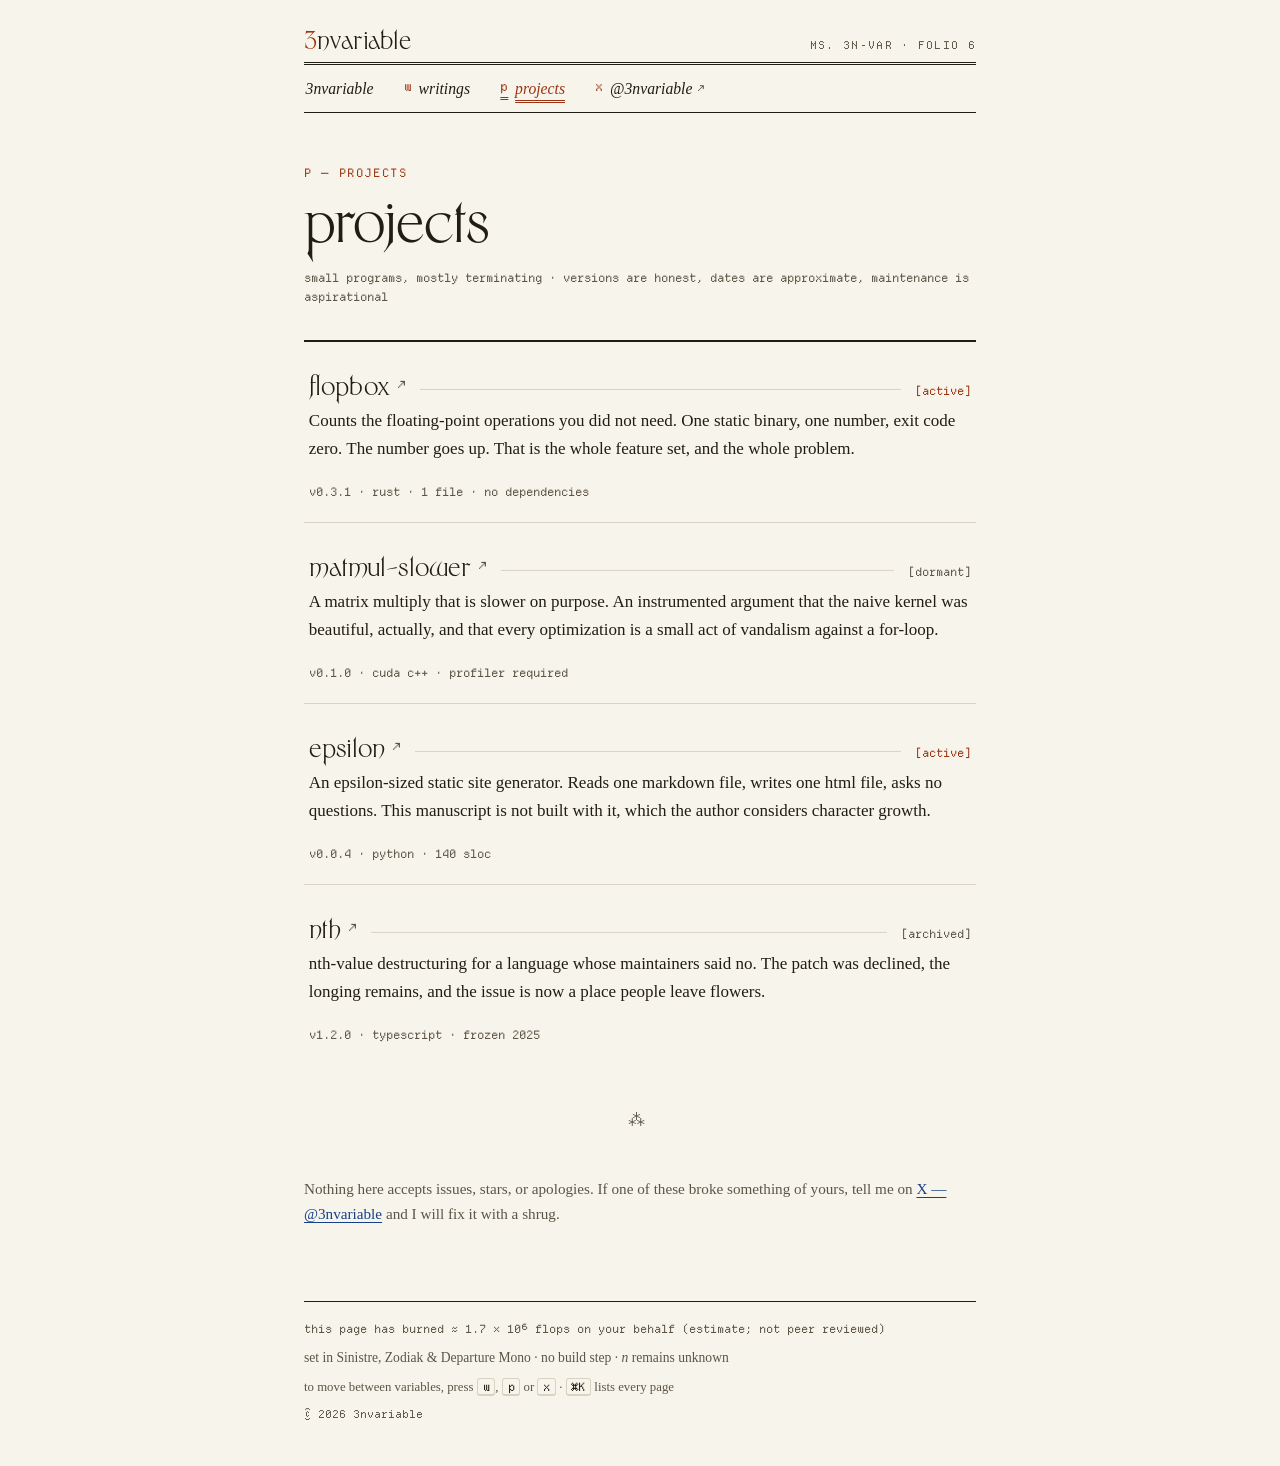
==== commit 3d7294e2: "Point the X handle at @3nvariable Co-Authored-By: Claude Sonnet 5.5 <noreply@anthropic.com>" ====
--- a/projects/index.html
+++ b/projects/index.html
@@ -26,7 +26,7 @@
       <a href="/">3nvariable</a>
       <a href="/writings/"><span class="v">w</span> writings</a>
       <a href="/projects/" aria-current="page"><span class="v">p</span> projects</a>
-      <a href="https://x.com/computeunits" target="_blank" rel="noopener noreferrer"><span class="v">x</span> @computeunits<span class="ext" aria-hidden="true">↗</span><span class="sr-only"> (opens in a new tab)</span></a>
+      <a href="https://x.com/3nvariable" target="_blank" rel="noopener noreferrer"><span class="v">x</span> @3nvariable<span class="ext" aria-hidden="true">↗</span><span class="sr-only"> (opens in a new tab)</span></a>
     </nav>
   </header>
 
@@ -40,7 +40,7 @@
 
     <article class="proj">
       <header>
-        <h3><a href="https://x.com/computeunits" target="_blank" rel="noopener noreferrer">flopbox<span class="ext" aria-hidden="true"> ↗</span><span class="sr-only"> (opens in a new tab)</span></a></h3>
+        <h3><a href="https://x.com/3nvariable" target="_blank" rel="noopener noreferrer">flopbox<span class="ext" aria-hidden="true"> ↗</span><span class="sr-only"> (opens in a new tab)</span></a></h3>
         <span class="status live">active</span>
       </header>
       <div class="prose"><p>Counts the floating-point operations you did not need. One static binary, one number, exit code zero. The number goes up. That is the whole feature set, and the whole problem.</p></div>
@@ -49,7 +49,7 @@
 
     <article class="proj">
       <header>
-        <h3><a href="https://x.com/computeunits" target="_blank" rel="noopener noreferrer">matmul-slower<span class="ext" aria-hidden="true"> ↗</span><span class="sr-only"> (opens in a new tab)</span></a></h3>
+        <h3><a href="https://x.com/3nvariable" target="_blank" rel="noopener noreferrer">matmul-slower<span class="ext" aria-hidden="true"> ↗</span><span class="sr-only"> (opens in a new tab)</span></a></h3>
         <span class="status dormant">dormant</span>
       </header>
       <div class="prose"><p>A matrix multiply that is slower on purpose. An instrumented argument that the naive kernel was beautiful, actually, and that every optimization is a small act of vandalism against a for-loop.</p></div>
@@ -58,7 +58,7 @@
 
     <article class="proj">
       <header>
-        <h3><a href="https://x.com/computeunits" target="_blank" rel="noopener noreferrer">epsilon<span class="ext" aria-hidden="true"> ↗</span><span class="sr-only"> (opens in a new tab)</span></a></h3>
+        <h3><a href="https://x.com/3nvariable" target="_blank" rel="noopener noreferrer">epsilon<span class="ext" aria-hidden="true"> ↗</span><span class="sr-only"> (opens in a new tab)</span></a></h3>
         <span class="status live">active</span>
       </header>
       <div class="prose"><p>An epsilon-sized static site generator. Reads one markdown file, writes one html file, asks no questions. This manuscript is not built with it, which the author considers character growth.</p></div>
@@ -67,7 +67,7 @@
 
     <article class="proj">
       <header>
-        <h3><a href="https://x.com/computeunits" target="_blank" rel="noopener noreferrer">nth<span class="ext" aria-hidden="true"> ↗</span><span class="sr-only"> (opens in a new tab)</span></a></h3>
+        <h3><a href="https://x.com/3nvariable" target="_blank" rel="noopener noreferrer">nth<span class="ext" aria-hidden="true"> ↗</span><span class="sr-only"> (opens in a new tab)</span></a></h3>
         <span class="status frozen">archived</span>
       </header>
       <div class="prose"><p>nth-value destructuring for a language whose maintainers said no. The patch was declined, the longing remains, and the issue is now a place people leave flowers.</p></div>
@@ -77,7 +77,7 @@
     <p class="asterism" aria-hidden="true">⁂</p>
 
     <div class="prose">
-      <p class="postscript">Nothing here accepts issues, stars, or apologies. If one of these broke something of yours, tell me on <a href="https://x.com/computeunits" target="_blank" rel="noopener noreferrer">X — @computeunits<span class="sr-only"> (opens in a new tab)</span></a> and I will fix it with a shrug.</p>
+      <p class="postscript">Nothing here accepts issues, stars, or apologies. If one of these broke something of yours, tell me on <a href="https://x.com/3nvariable" target="_blank" rel="noopener noreferrer">X — @3nvariable<span class="sr-only"> (opens in a new tab)</span></a> and I will fix it with a shrug.</p>
     </div>
 
   </main>
--- a/assets/style.css
+++ b/assets/style.css
@@ -401,3 +401,37 @@
   .nav a { font-size: .9rem; }
   .nav a:first-child { display: none; }
 }
+
+/* ---- after balajmarius.com (minimal.gallery): a label column, leaders, italic ink ---- */
+
+/* the variables are set in italic blue ink, as in a paper */
+.prose i, .abstract i, .tb-sub i { color: var(--blue); }
+
+/* section labels move into a left margin column on wide screens */
+@media (min-width: 1200px) {
+  .page > section { position: relative; }
+  .page > section > h2.section {
+    position: absolute; left: -12.5rem; top: 0; width: 10rem;
+    margin: 0; padding-top: .3rem;
+    font-size: 1.45rem; line-height: 1.15;
+  }
+  .page > section > h2.section .sig { display: block; margin: 0 0 .25rem; font-size: .8rem; font-family: var(--mono); }
+  .page > section:not(.abstract) { margin-top: 3.4rem; }
+  .page > section > h2.section + * { margin-top: 0; }
+}
+
+/* writings: a contents page. title, a leader rule, then the entry number */
+a.row { grid-template-columns: 1fr; }
+a.row .idx { display: none; }
+.entry-title { display: flex; align-items: last baseline; gap: .7rem; }
+.entry-title::after {
+  content: attr(data-n); order: 2;
+  font-family: var(--mono); font-size: .8rem; color: var(--red);
+}
+.entry-title .t { flex: 0 1 auto; }
+.entry-title .lead { flex: 1 1 2rem; order: 1; border-bottom: 1px solid var(--rule); transform: translateY(-.3em); min-width: 2rem; }
+
+/* projects: name, a leader rule, then the status */
+.proj header { flex-wrap: nowrap; }
+.proj header::after { content: ""; flex: 1 1 1rem; order: 1; border-bottom: 1px solid var(--rule); transform: translateY(-.3em); min-width: 1rem; }
+.proj header .status { order: 2; white-space: nowrap; }
